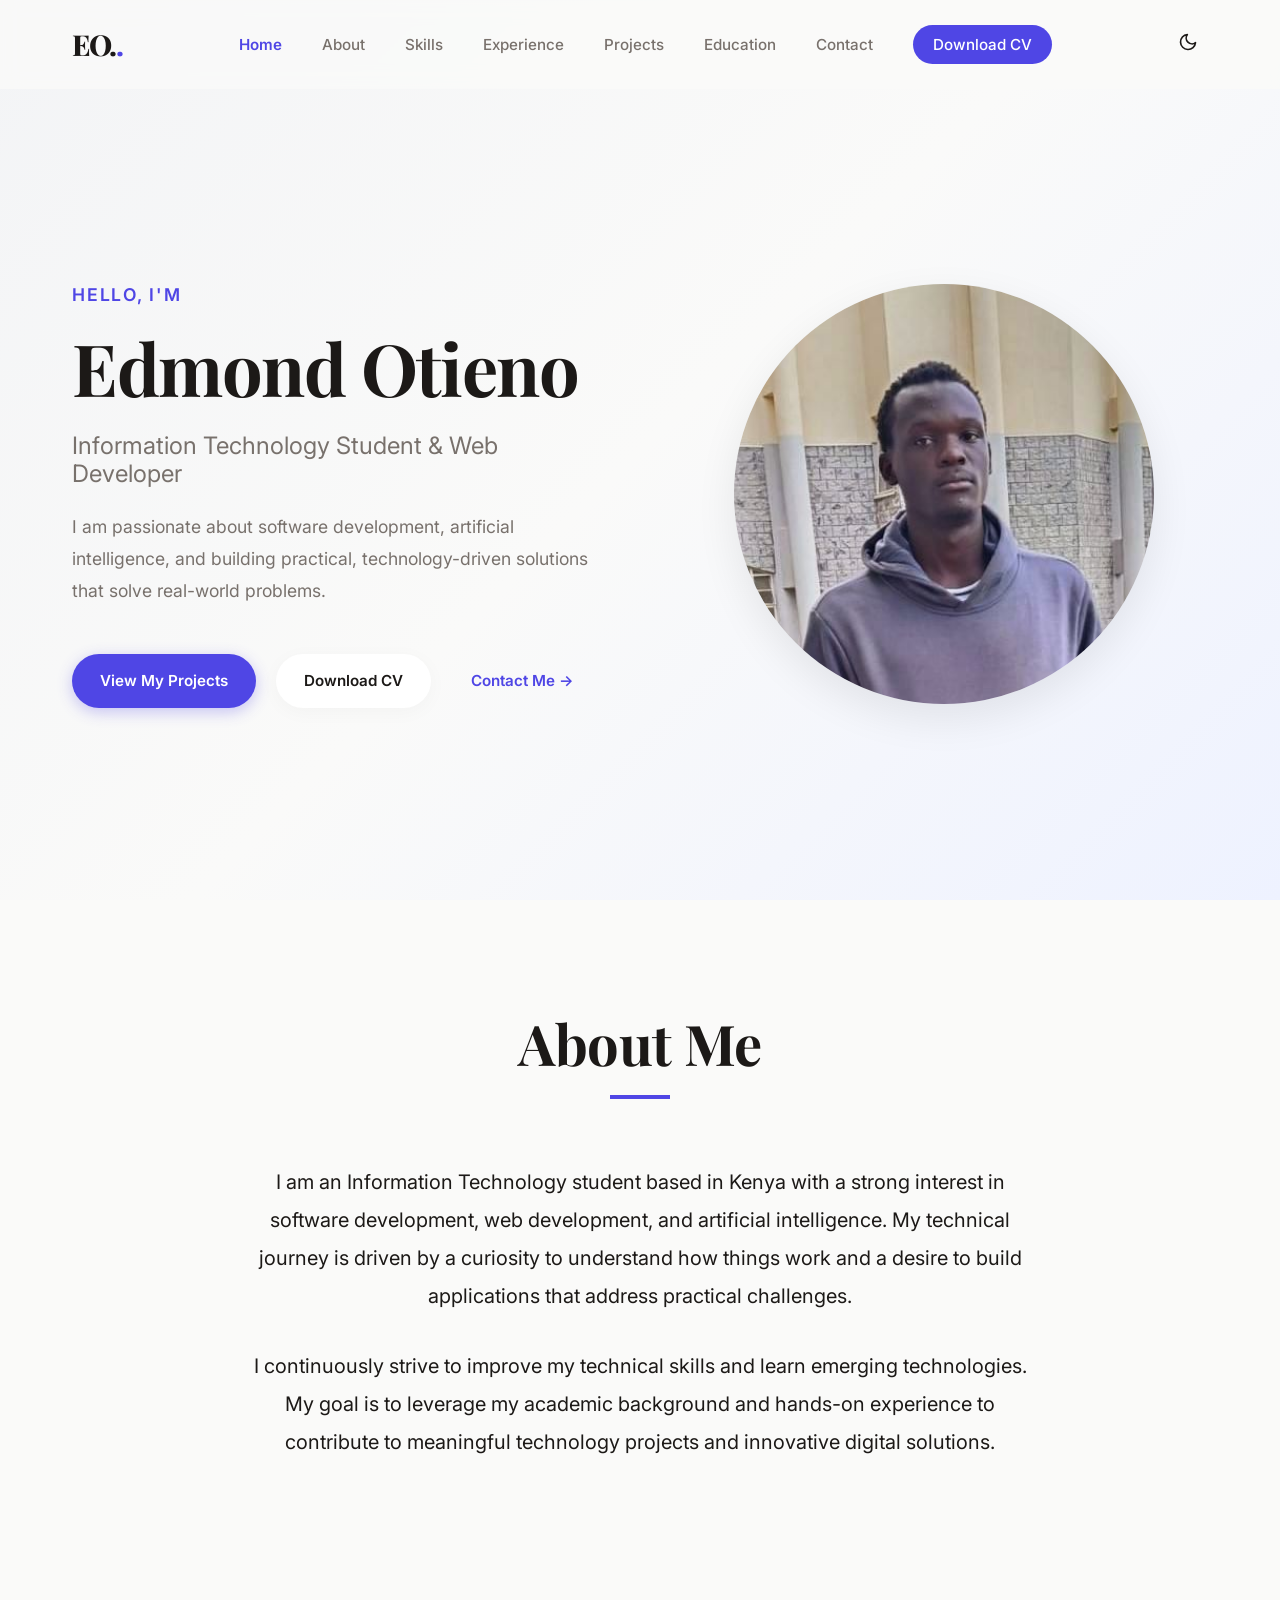
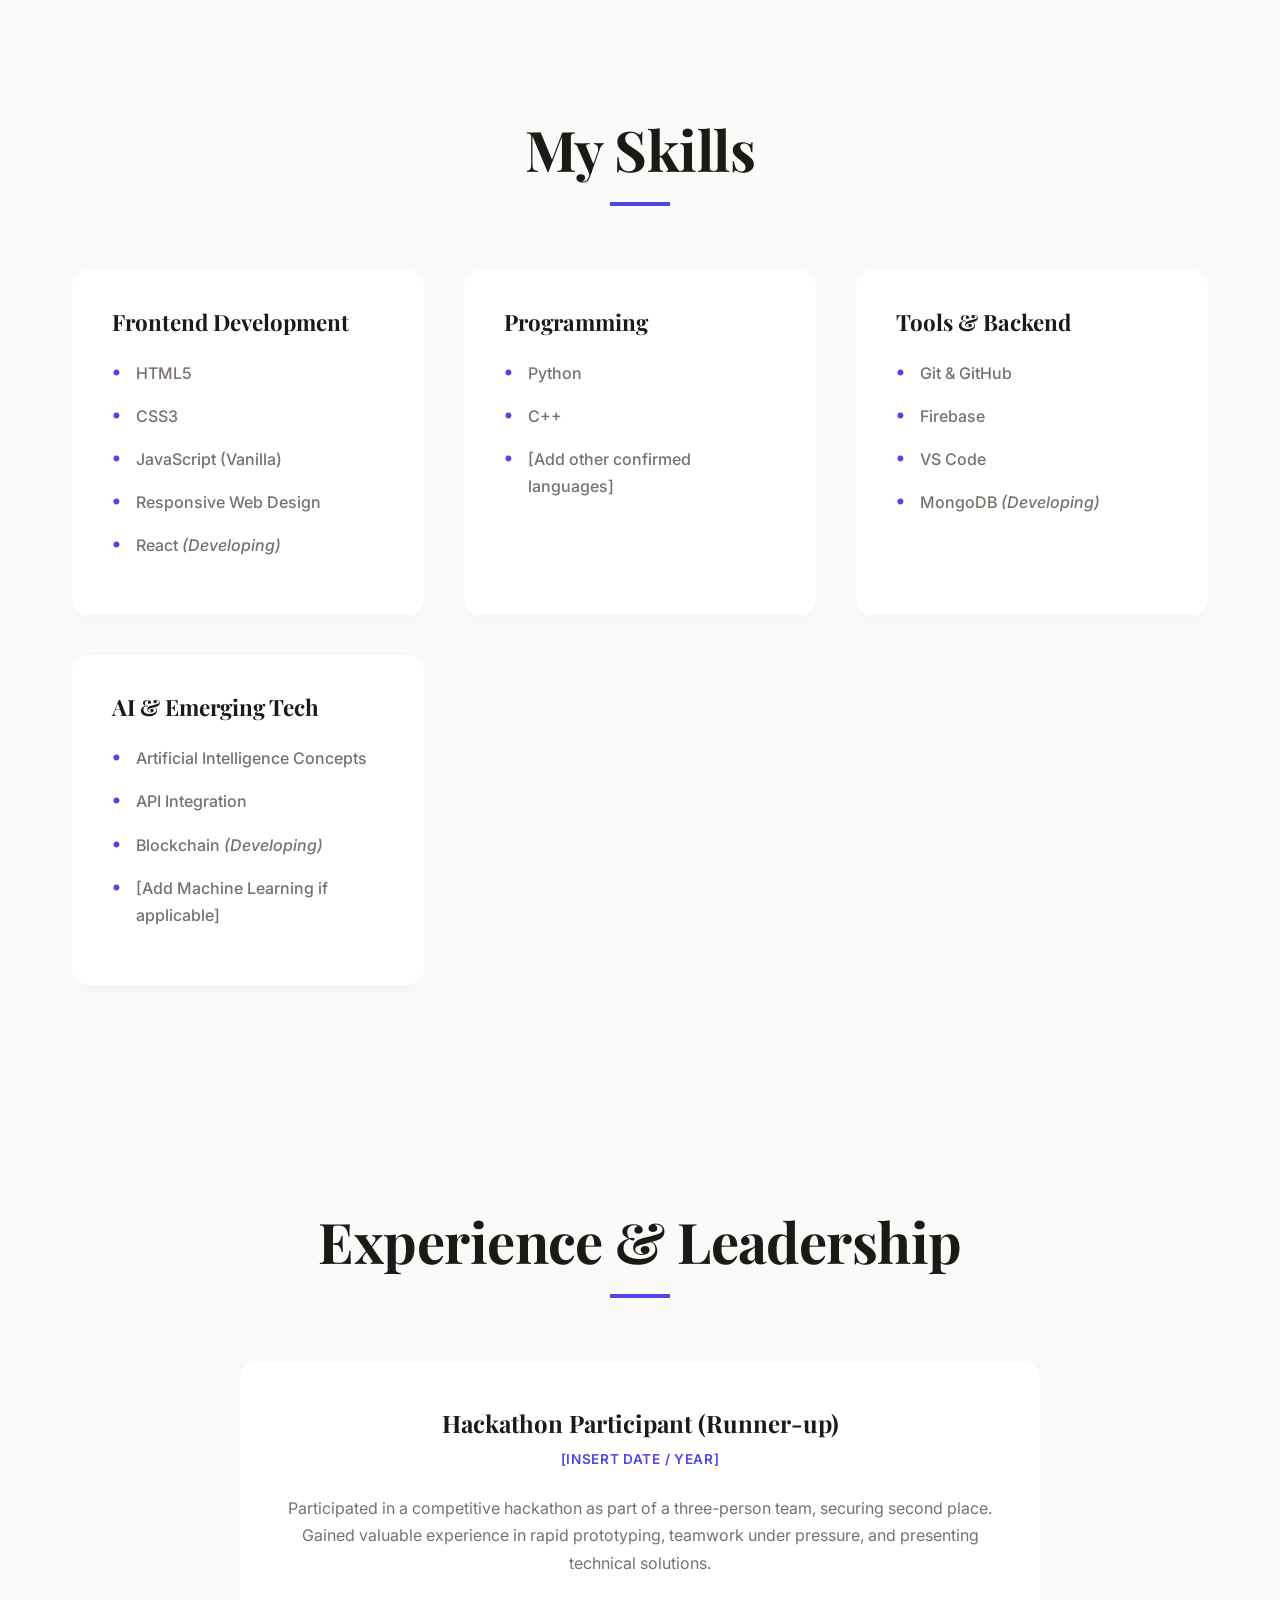
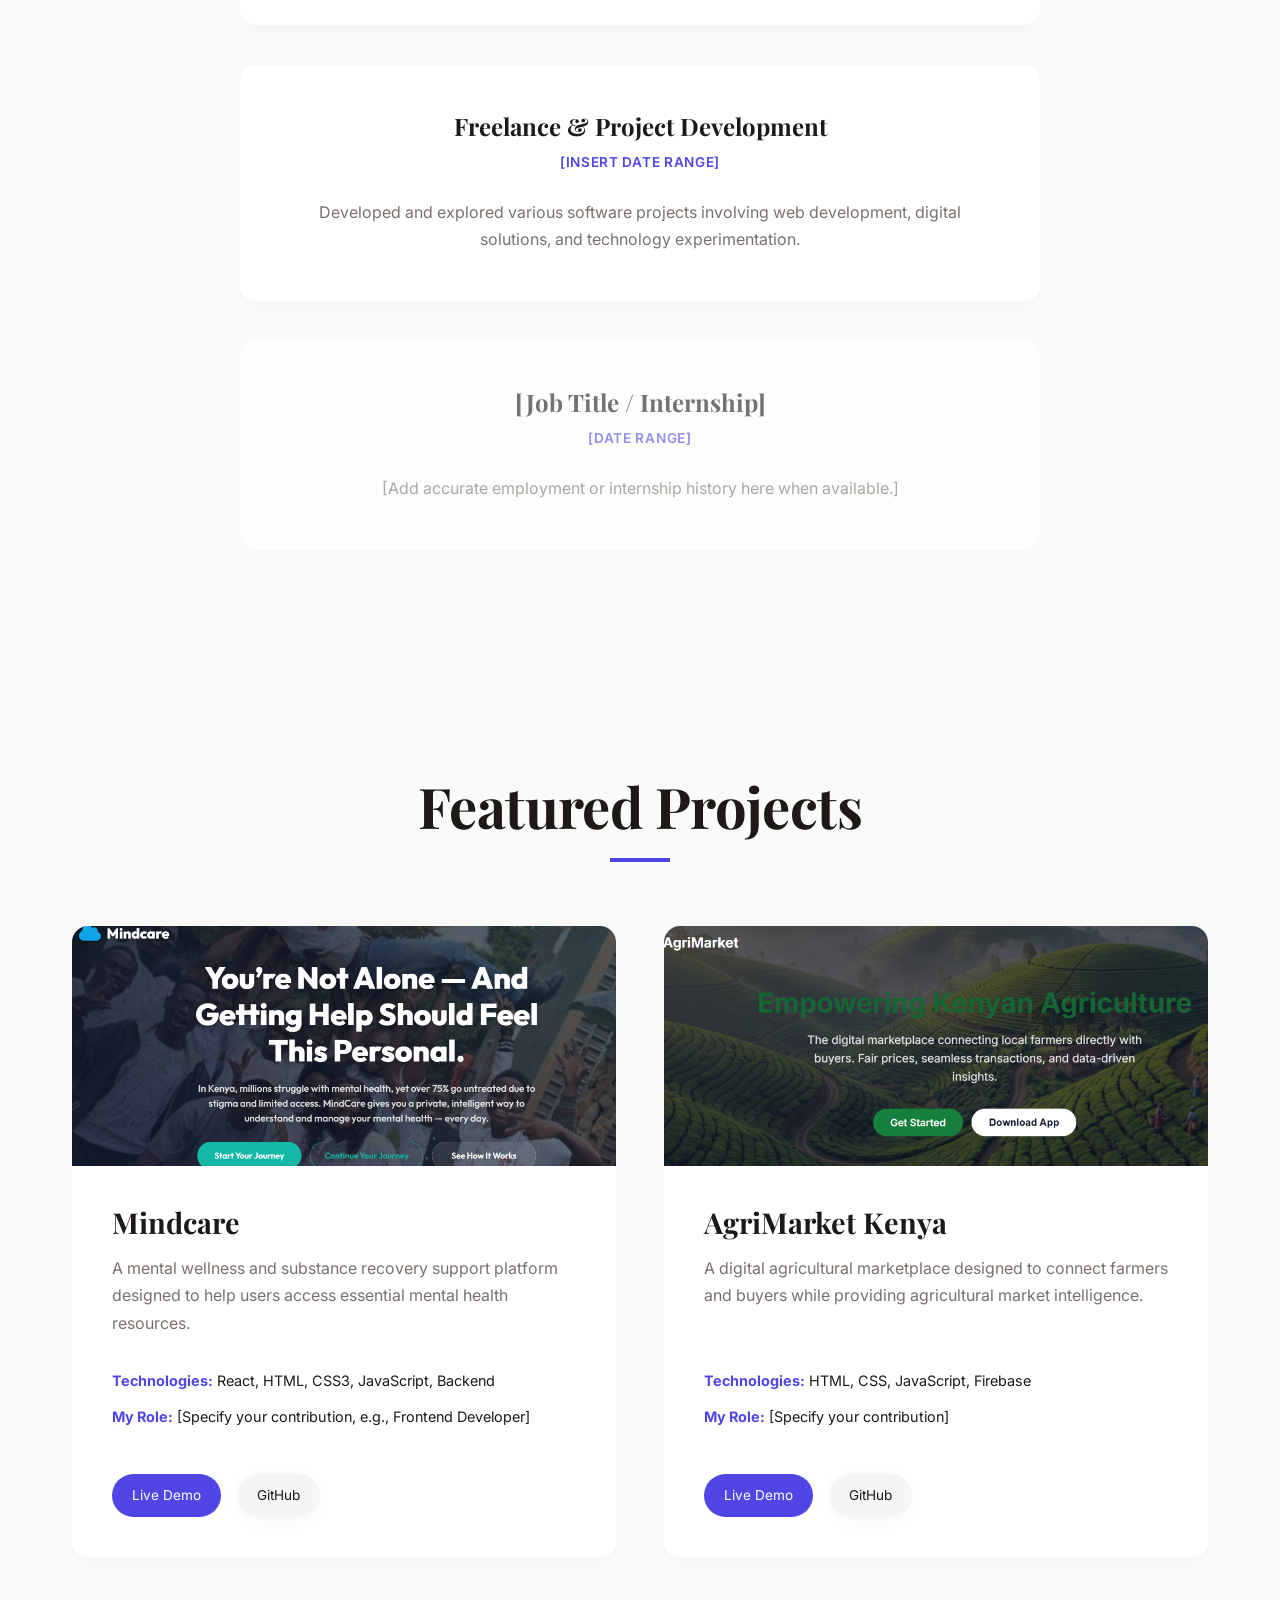
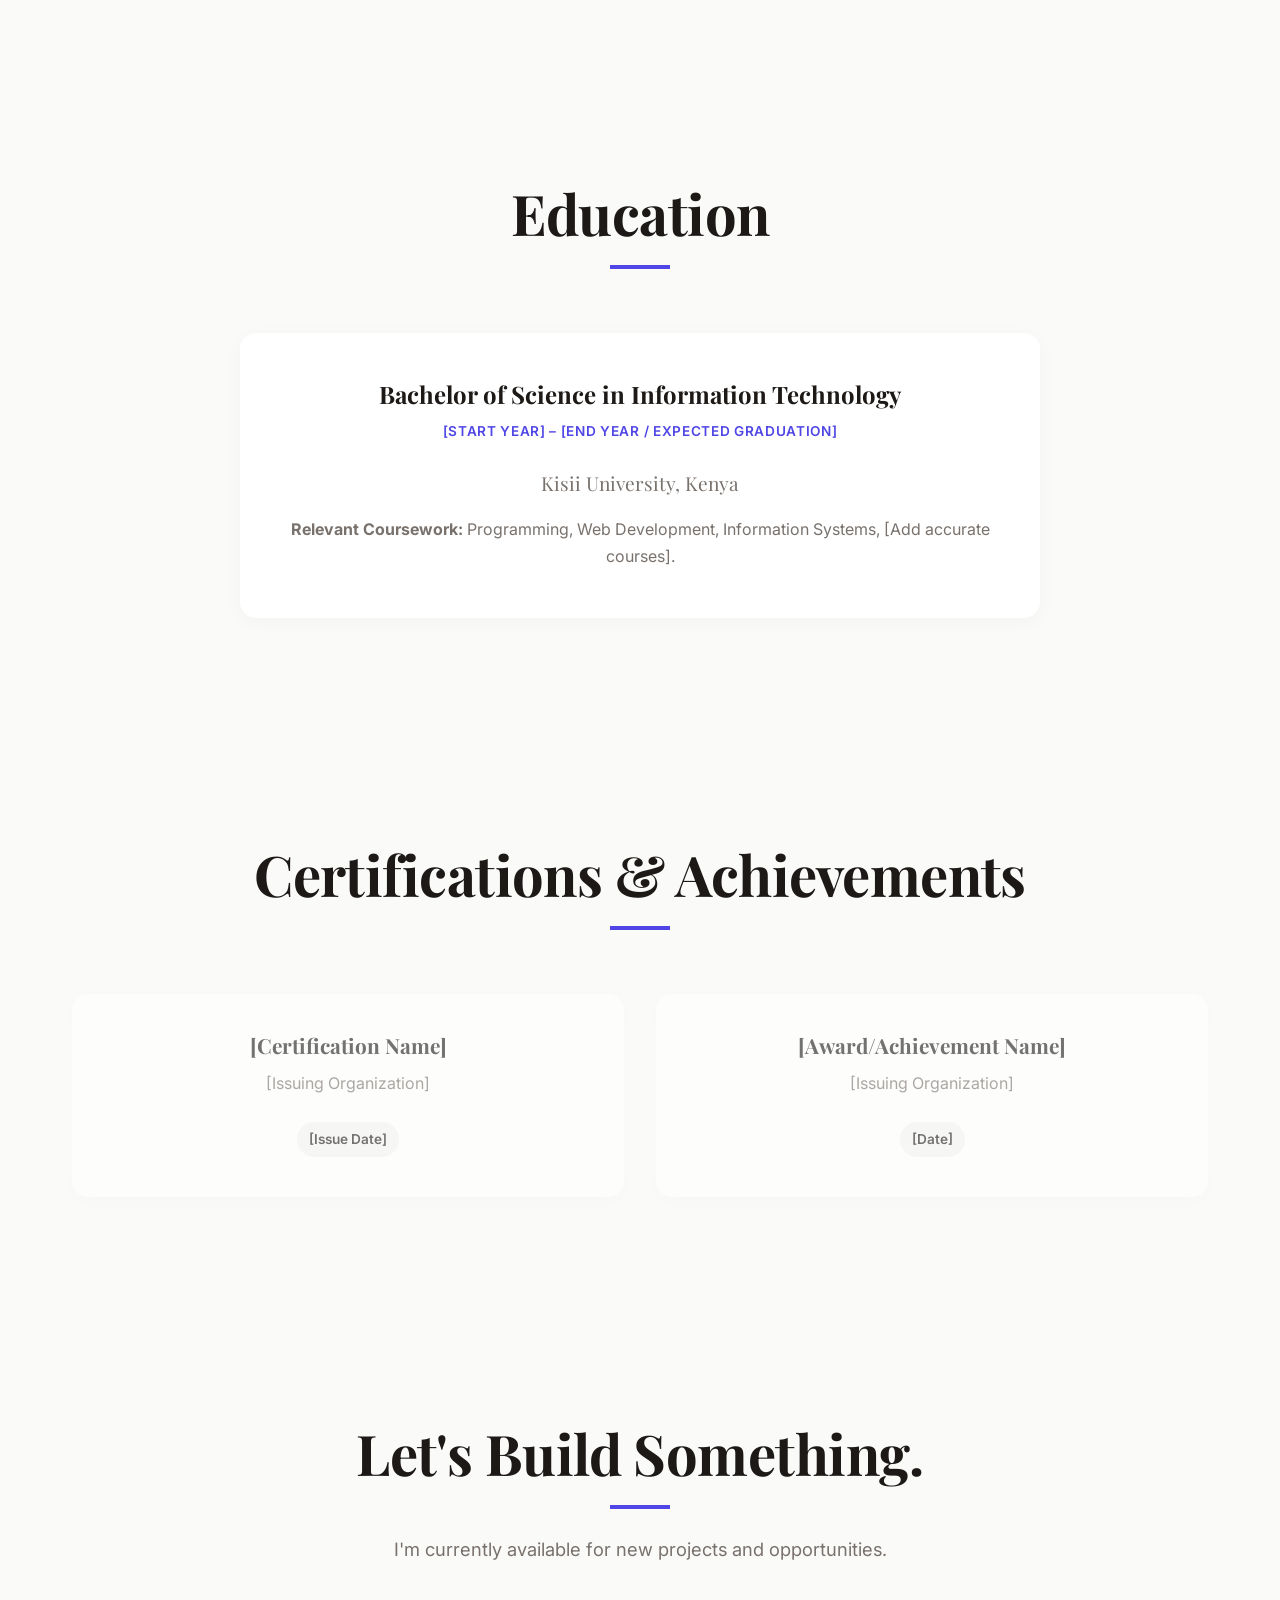
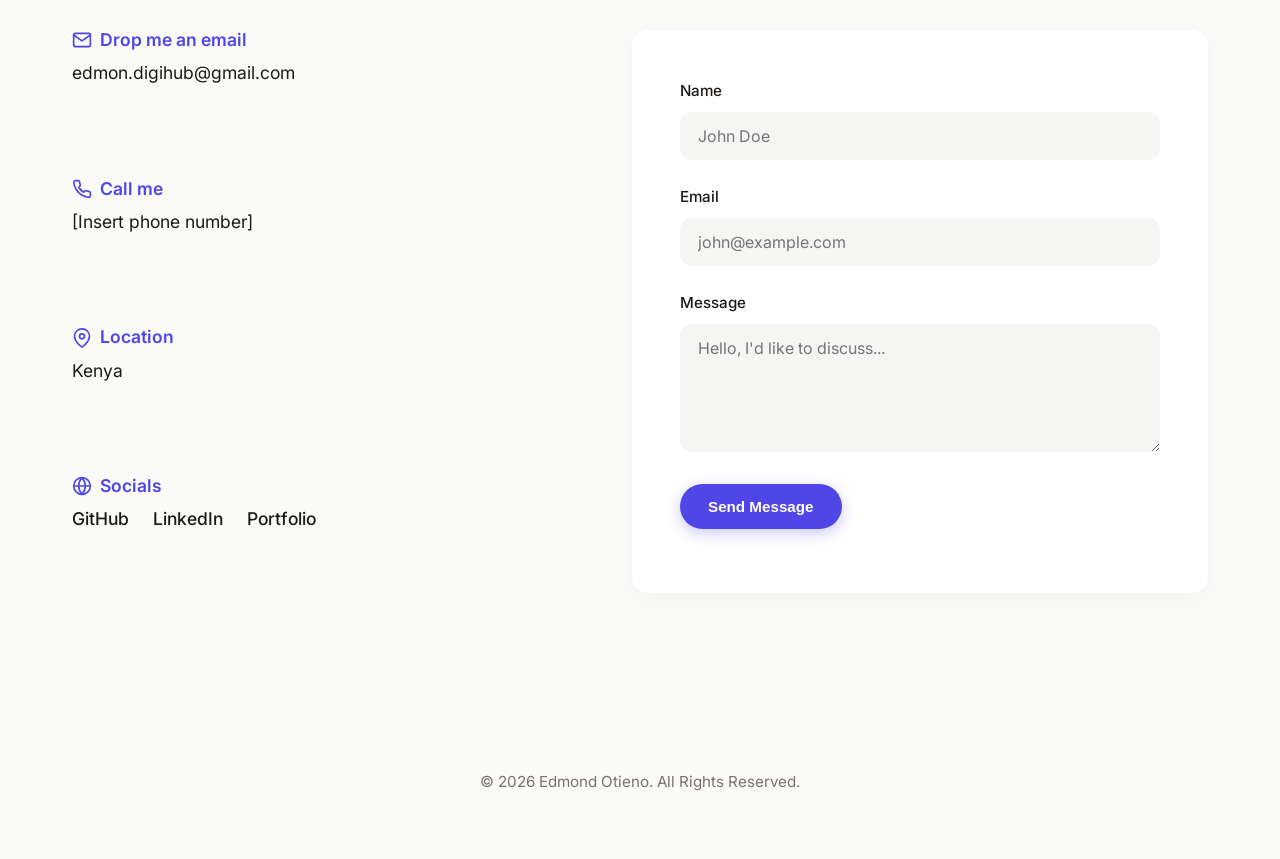
==== index.html @ 1389c968 "Add files via upload" ====
<!DOCTYPE html>
<html lang="en" data-theme="light">

<head>
    <meta charset="UTF-8">
    <meta name="viewport" content="width=device-width, initial-scale=1.0">
    <meta name="description" content="Edmond Otieno - Information Technology Student, Web Developer, and AI Enthusiast.">
    <meta name="author" content="Edmond Otieno">
    <meta name="keywords" content="Edmond Otieno, Software Developer, IT Student, Web Developer, Kenya, AI Enthusiast">

    <!-- Open Graph Metadata -->
    <meta property="og:title" content="Edmond Otieno | Software Developer Portfolio">
    <meta property="og:description" content="Personal CV and Developer Portfolio of Edmond Otieno.">
    <meta property="og:type" content="website">
    
    <!-- Favicon Placeholder -->
    <!-- <link rel="icon" href="images/favicon.ico" type="image/x-icon"> -->

    <title>Edmond Otieno | Web Developer & IT Student</title>

    <!-- CSS -->
    <link rel="stylesheet" href="style.css">
</head>

<body>

    <!-- =========================================
         HEADER / NAVIGATION
    ========================================== -->
    <header>
        <nav>
            <!-- LOGO -->
            <div class="logo">
                <a href="#home">EO.</a>
            </div>

            <!-- DESKTOP NAVIGATION -->
            <ul class="nav-links">
                <li><a href="#home">Home</a></li>
                <li><a href="#about">About</a></li>
                <li><a href="#skills">Skills</a></li>
                <li><a href="#experience">Experience</a></li>
                <li><a href="#projects">Projects</a></li>
                <li><a href="#education">Education</a></li>
                <li><a href="#contact">Contact</a></li>
                <li>
                    <a href="edmon.pdf" class="nav-download-btn" download>Download CV</a>
                </li>
            </ul>

            <!-- THEME TOGGLE & MOBILE MENU -->
            <div class="nav-controls">
                <button id="theme-toggle" class="theme-toggle" aria-label="Toggle dark mode">
                    <span class="theme-icon"><svg width="20" height="20" viewBox="0 0 24 24" fill="none" stroke="currentColor" stroke-width="2" stroke-linecap="round" stroke-linejoin="round"><path d="M21 12.79A9 9 0 1 1 11.21 3 7 7 0 0 0 21 12.79z"></path></svg></span>
                </button>

                <button class="menu-button" aria-label="Toggle navigation" aria-expanded="false">
                    ☰
                </button>
            </div>
        </nav>
    </header>

    <!-- =========================================
         MAIN CONTENT
    ========================================== -->
    <main>

        <!-- =========================================
             HERO SECTION
        ========================================== -->
        <section id="home" class="hero">
            <div class="hero-content">
                <p class="greeting">Hello, I'm</p>
                <h1>Edmond Otieno</h1>
                <h2>Information Technology Student & Web Developer</h2>
                <p class="summary">
                    I am passionate about software development, artificial intelligence, and building practical, technology-driven solutions that solve real-world problems.
                </p>

                <!-- CALL TO ACTION BUTTONS -->
                <div class="hero-buttons">
                    <a href="#projects" class="btn btn-primary">View My Projects</a>
                    <a href="edmon.pdf" class="btn btn-outline" download>Download CV</a>
                    <a href="#contact" class="btn btn-text">Contact Me &rarr;</a>
                </div>
            </div>

            <!-- HERO IMAGE -->
            <div class="hero-image">
                <img src="edmond.jpeg" alt="Professional profile photo of Edmond Otieno" onerror="this.src='https://via.placeholder.com/340x340.png?text=Edmond+Otieno'">
            </div>
        </section>


        <!-- =========================================
             ABOUT SECTION
        ========================================== -->
        <section id="about" class="about">
            <div class="section-header">
                <h2>About Me</h2>
            </div>
            <div class="about-content">
                <p>
                    I am an Information Technology student based in Kenya with a strong interest in software development, web development, and artificial intelligence. My technical journey is driven by a curiosity to understand how things work and a desire to build applications that address practical challenges.
                </p>
                <p>
                    I continuously strive to improve my technical skills and learn emerging technologies. My goal is to leverage my academic background and hands-on experience to contribute to meaningful technology projects and innovative digital solutions.
                </p>
            </div>
        </section>


        <!-- =========================================
             SKILLS SECTION
        ========================================== -->
        <section id="skills" class="skills">
            <div class="section-header">
                <h2>My Skills</h2>
            </div>

            <div class="skills-container">
                <!-- FRONTEND -->
                <div class="skill-card">
                    <h3>Frontend Development</h3>
                    <ul class="skill-list">
                        <li>HTML5</li>
                        <li>CSS3</li>
                        <li>JavaScript (Vanilla)</li>
                        <li>Responsive Web Design</li>
                        <li>React <i>(Developing)</i></li>
                    </ul>
                </div>

                <!-- PROGRAMMING -->
                <div class="skill-card">
                    <h3>Programming</h3>
                    <ul class="skill-list">
                        <li>Python</li>
                        <li>C++</li>
                        <li>[Add other confirmed languages]</li>
                    </ul>
                </div>

                <!-- TOOLS & BACKEND -->
                <div class="skill-card">
                    <h3>Tools & Backend</h3>
                    <ul class="skill-list">
                        <li>Git & GitHub</li>
                        <li>Firebase</li>
                        <li>VS Code</li>
                        <li>MongoDB <i>(Developing)</i></li>
                    </ul>
                </div>

                <!-- AI & EMERGING TECH -->
                <div class="skill-card">
                    <h3>AI & Emerging Tech</h3>
                    <ul class="skill-list">
                        <li>Artificial Intelligence Concepts</li>
                        <li>API Integration</li>
                        <li>Blockchain <i>(Developing)</i></li>
                        <li>[Add Machine Learning if applicable]</li>
                    </ul>
                </div>
            </div>
        </section>


        <!-- =========================================
             EXPERIENCE SECTION
        ========================================== -->
        <section id="experience" class="experience">
            <div class="section-header">
                <h2>Experience & Leadership</h2>
            </div>

            <div class="timeline">
                <!-- EXPERIENCE ITEM 1 -->
                <div class="timeline-item">
                    <div class="timeline-dot"></div>
                    <div class="timeline-content">
                        <h3>Hackathon Participant (Runner-up)</h3>
                        <span class="timeline-date">[Insert Date / Year]</span>
                        <p>
                            Participated in a competitive hackathon as part of a three-person team, securing second place. Gained valuable experience in rapid prototyping, teamwork under pressure, and presenting technical solutions.
                        </p>
                    </div>
                </div>

                <!-- EXPERIENCE ITEM 2 -->
                <div class="timeline-item">
                    <div class="timeline-dot"></div>
                    <div class="timeline-content">
                        <h3>Freelance & Project Development</h3>
                        <span class="timeline-date">[Insert Date Range]</span>
                        <p>
                            Developed and explored various software projects involving web development, digital solutions, and technology experimentation.
                        </p>
                    </div>
                </div>
                
                <!-- PLACEHOLDER FOR FUTURE -->
                <div class="timeline-item placeholder-item">
                    <div class="timeline-dot"></div>
                    <div class="timeline-content">
                        <h3>[Job Title / Internship]</h3>
                        <span class="timeline-date">[Date Range]</span>
                        <p>[Add accurate employment or internship history here when available.]</p>
                    </div>
                </div>
            </div>
        </section>


        <!-- =========================================
             PROJECTS SECTION
        ========================================== -->
        <section id="projects" class="projects">
            <div class="section-header">
                <h2>Featured Projects</h2>
            </div>

            <div class="projects-container">

                <!-- PROJECT 1: MINDCARE -->
                <article class="project-card">
                    <div class="project-image">
                        <img src="images/mindcare.png" alt="Mindcare mental wellness platform screenshot" loading="lazy">
                    </div>
                    <div class="project-info">
                        <h3>Mindcare</h3>
                        <p class="project-desc">
                            A mental wellness and substance recovery support platform designed to help users access essential mental health resources.
                        </p>
                        <p class="project-tech">
                            <strong>Technologies:</strong> React, HTML, CSS3, JavaScript, Backend
                        </p>
                        <p class="project-role">
                            <strong>My Role:</strong> [Specify your contribution, e.g., Frontend Developer]
                        </p>
                        <div class="project-links">
                            <a href="https://mindcareapp.me/" target="_blank" rel="noopener noreferrer" class="btn-small">Live Demo</a>
                            <a href="[Insert GitHub Link]" target="_blank" rel="noopener noreferrer" class="btn-small btn-outline">GitHub</a>
                        </div>
                    </div>
                </article>

                <!-- PROJECT 2: AGRIMARKET -->
                <article class="project-card">
                    <div class="project-image">
                        <img src="images/agrimarket.png" alt="AgriMarket Kenya project screenshot" loading="lazy">
                    </div>
                    <div class="project-info">
                        <h3>AgriMarket Kenya</h3>
                        <p class="project-desc">
                            A digital agricultural marketplace designed to connect farmers and buyers while providing agricultural market intelligence.
                        </p>
                        <p class="project-tech">
                            <strong>Technologies:</strong> HTML, CSS, JavaScript, Firebase
                        </p>
                        <p class="project-role">
                            <strong>My Role:</strong> [Specify your contribution]
                        </p>
                        <div class="project-links">
                            <a href="https://agrimarket-alpha.vercel.app/" target="_blank" rel="noopener noreferrer" class="btn-small">Live Demo</a>
                            <a href="[Insert GitHub Link]" target="_blank" rel="noopener noreferrer" class="btn-small btn-outline">GitHub</a>
                        </div>
                    </div>
                </article>

                <!-- Project 3 removed -->
            </div>
        </section>


        <!-- =========================================
             EDUCATION SECTION
        ========================================== -->
        <section id="education" class="education">
            <div class="section-header">
                <h2>Education</h2>
            </div>

            <div class="timeline">
                <div class="timeline-item">
                    <div class="timeline-dot"></div>
                    <div class="timeline-content">
                        <h3>Bachelor of Science in Information Technology</h3>
                        <span class="timeline-date">[Start Year] – [End Year / Expected Graduation]</span>
                        <p class="institution">Kisii University, Kenya</p>
                        <p class="coursework">
                            <strong>Relevant Coursework:</strong> Programming, Web Development, Information Systems, [Add accurate courses].
                        </p>
                    </div>
                </div>
            </div>
        </section>

        <!-- =========================================
             CERTIFICATIONS & ACHIEVEMENTS
        ========================================== -->
        <section id="certifications" class="certifications">
            <div class="section-header">
                <h2>Certifications & Achievements</h2>
            </div>
            
            <div class="cert-container">
                <div class="cert-item placeholder-item">
                    <h3>[Certification Name]</h3>
                    <p class="cert-issuer">[Issuing Organization]</p>
                    <span class="cert-date">[Issue Date]</span>
                </div>
                 <div class="cert-item placeholder-item">
                    <h3>[Award/Achievement Name]</h3>
                    <p class="cert-issuer">[Issuing Organization]</p>
                    <span class="cert-date">[Date]</span>
                </div>
            </div>
        </section>


        <!-- =========================================
             CONTACT SECTION
        ========================================== -->
        <section id="contact" class="contact">
            <div class="section-header">
                <h2>Let's Build Something.</h2>
                <p>I'm currently available for new projects and opportunities.</p>
            </div>

            <div class="contact-container">
                <!-- CONTACT INFO -->
                <div class="contact-info">
                    <div class="info-card">
                        <h4>
                            <svg width="20" height="20" viewBox="0 0 24 24" fill="none" stroke="currentColor" stroke-width="2" stroke-linecap="round" stroke-linejoin="round"><path d="M4 4h16c1.1 0 2 .9 2 2v12c0 1.1-.9 2-2 2H4c-1.1 0-2-.9-2-2V6c0-1.1.9-2 2-2z"></path><polyline points="22,6 12,13 2,6"></polyline></svg>
                            Drop me an email
                        </h4>
                        <a href="mailto:edmon.digihub@gmail.com" class="contact-link">edmon.digihub@gmail.com</a>
                    </div>
                    <div class="info-card">
                        <h4>
                            <svg width="20" height="20" viewBox="0 0 24 24" fill="none" stroke="currentColor" stroke-width="2" stroke-linecap="round" stroke-linejoin="round"><path d="M22 16.92v3a2 2 0 0 1-2.18 2 19.79 19.79 0 0 1-8.63-3.07 19.5 19.5 0 0 1-6-6 19.79 19.79 0 0 1-3.07-8.67A2 2 0 0 1 4.11 2h3a2 2 0 0 1 2 1.72 12.84 12.84 0 0 0 .7 2.81 2 2 0 0 1-.45 2.11L8.09 9.91a16 16 0 0 0 6 6l1.27-1.27a2 2 0 0 1 2.11-.45 12.84 12.84 0 0 0 2.81.7A2 2 0 0 1 22 16.92z"></path></svg>
                            Call me
                        </h4>
                        <a href="tel:[Insert phone number]" class="contact-link">[Insert phone number]</a>
                    </div>
                    <div class="info-card">
                        <h4>
                            <svg width="20" height="20" viewBox="0 0 24 24" fill="none" stroke="currentColor" stroke-width="2" stroke-linecap="round" stroke-linejoin="round"><path d="M21 10c0 7-9 13-9 13s-9-6-9-13a9 9 0 0 1 18 0z"></path><circle cx="12" cy="10" r="3"></circle></svg>
                            Location
                        </h4>
                        <p class="contact-text">Kenya</p>
                    </div>
                    <div class="info-card">
                        <h4>
                            <svg width="20" height="20" viewBox="0 0 24 24" fill="none" stroke="currentColor" stroke-width="2" stroke-linecap="round" stroke-linejoin="round"><circle cx="12" cy="12" r="10"></circle><line x1="2" y1="12" x2="22" y2="12"></line><path d="M12 2a15.3 15.3 0 0 1 4 10 15.3 15.3 0 0 1-4 10 15.3 15.3 0 0 1-4-10 15.3 15.3 0 0 1 4-10z"></path></svg>
                            Socials
                        </h4>
                        <div class="social-links">
                            <a href="[Insert GitHub URL]" target="_blank" rel="noopener noreferrer">GitHub</a>
                            <a href="[Insert LinkedIn URL]" target="_blank" rel="noopener noreferrer">LinkedIn</a>
                            <a href="[Insert Portfolio URL]" target="_blank" rel="noopener noreferrer">Portfolio</a>
                        </div>
                    </div>
                </div>

                <!-- CONTACT FORM -->
                <div class="contact-form-container">
                    <form id="contact-form" class="contact-form" novalidate>
                        <div class="form-group">
                            <label for="name">Name</label>
                            <input type="text" id="name" name="name" required placeholder="John Doe">
                            <span class="error-msg" id="name-error">Please enter your name.</span>
                        </div>
                        <div class="form-group">
                            <label for="email">Email</label>
                            <input type="email" id="email" name="email" required placeholder="john@example.com">
                            <span class="error-msg" id="email-error">Please enter a valid email address.</span>
                        </div>
                        <div class="form-group">
                            <label for="message">Message</label>
                            <textarea id="message" name="message" rows="5" required placeholder="Hello, I'd like to discuss..."></textarea>
                            <span class="error-msg" id="message-error">Please enter a message.</span>
                        </div>
                        <button type="submit" class="btn btn-primary">Send Message</button>
                        <p id="form-status" class="form-status"></p>
                    </form>
                </div>
            </div>
        </section>

    </main>

    <!-- =========================================
         FOOTER
    ========================================== -->
    <footer>
        <div class="footer-bottom">
            <p id="copyright-year">&copy; 2026 Edmond Otieno. All Rights Reserved.</p>
        </div>
    </footer>

    <!-- JAVASCRIPT -->
    <script src="script.js"></script>

</body>

</html>
---- style.css ----
/* =========================================
   EDMOND OTIENO | NEW PREMIUM LOOK
========================================= */

@import url('https://fonts.googleapis.com/css2?family=Inter:wght@400;500;600&family=Playfair+Display:wght@600;700;800&display=swap');

/* =========================================
   ROOT VARIABLES (THEMING)
========================================= */
:root {
    /* Indigo / Violet Theme Colors */
    --primary: #4F46E5; /* Indigo 600 */
    --primary-dark: #3730A3; /* Indigo 800 */
    --primary-light: #818CF8; /* Indigo 400 */
    --cyan: #F43F5E; /* Rose accent */
    
    /* Light Theme (Default) */
    --background: #FAFAF9; /* Warm off-white */
    --background-grad: linear-gradient(135deg, #F3F4F6 0%, #FAFAF9 50%, #EEF2FF 100%);
    --surface: #FFFFFF;
    --surface-light: #F5F5F4;
    --text: #1C1917; /* Very dark stone */
    --text-muted: #78716C;
    --border: transparent; /* Removing hard borders for a cleaner look */
    --shadow-sm: 0 4px 20px rgba(0,0,0,0.03);
    --shadow-md: 0 8px 30px rgba(0,0,0,0.06);
    --shadow-lg: 0 15px 40px rgba(0,0,0,0.08);

    /* Misc */
    --radius: 16px;
}

[data-theme="dark"] {
    /* Deep rich dark theme */
    --background: #09090B; /* Zinc 950 */
    --background-grad: linear-gradient(135deg, #18181B 0%, #09090B 50%, #1E1B4B 100%);
    --surface: #18181B; /* Zinc 900 */
    --surface-light: #27272A; /* Zinc 800 */
    --text: #FAFAFA;
    --text-muted: #A1A1AA;
    --border: transparent;
    --shadow-sm: 0 4px 20px rgba(0,0,0,0.4);
    --shadow-md: 0 8px 30px rgba(0,0,0,0.6);
    --shadow-lg: 0 15px 40px rgba(0,0,0,0.8);
}

/* =========================================
   RESET & BASE
========================================= */
* {
    margin: 0;
    padding: 0;
    box-sizing: border-box;
}

button:focus {
    outline: none;
}

html {
    scroll-behavior: auto;
    scroll-padding-top: 90px;
}

body {
    font-family: 'Inter', sans-serif;
    background-color: var(--background);
    background-image: var(--background-grad);
    background-attachment: fixed;
    color: var(--text);
    line-height: 1.7;
}

img {
    max-width: 100%;
    display: block;
}

ul {
    list-style: none;
}

a {
    text-decoration: none;
    color: inherit;
}

/* =========================================
   TYPOGRAPHY
========================================= */
h1, h2, h3, h4, h5, h6 {
    font-family: 'Playfair Display', serif; /* Elegant Serif for headings */
    font-weight: 700;
    line-height: 1.15;
    color: var(--text);
}

.section-header {
    margin-bottom: 4rem;
    text-align: center;
}

.section-header h2 {
    font-size: clamp(2.5rem, 5vw, 3.5rem);
    letter-spacing: -0.01em;
}

.section-header h2::after {
    content: "";
    display: block;
    width: 60px;
    height: 4px;
    background: var(--primary);
    margin: 20px auto 0;
}

.section-header p {
    color: var(--text-muted);
    margin-top: 1.5rem;
    font-size: 1.15rem;
    line-height: 1.8;
}

/* =========================================
   BUTTONS
========================================= */
.btn {
    display: inline-flex;
    align-items: center;
    justify-content: center;
    padding: 14px 28px;
    border-radius: 999px; /* Pill shaped buttons */
    font-weight: 600;
    font-size: 0.95rem;
    cursor: pointer;
    border: none;
}

.btn-primary {
    background-color: var(--primary);
    color: #FFFFFF;
    box-shadow: 0 4px 15px rgba(79, 70, 229, 0.3);
}

.btn-outline {
    background-color: var(--surface);
    color: var(--text);
    box-shadow: var(--shadow-sm);
}

.btn-text {
    background-color: transparent;
    color: var(--primary);
    padding: 14px 20px;
}

.btn-small {
    padding: 10px 20px;
    font-size: 0.85rem;
    border-radius: 999px;
    background-color: var(--primary);
    color: #FFFFFF;
}

.btn-small.btn-outline {
    background-color: var(--surface-light);
    color: var(--text);
}

/* =========================================
   HEADER & NAVIGATION
========================================= */
header {
    position: sticky;
    top: 0;
    z-index: 1000;
    background-color: rgba(250, 250, 249, 0.9);
    backdrop-filter: blur(10px);
}

[data-theme="dark"] header {
    background-color: rgba(9, 9, 11, 0.9);
}

nav {
    max-width: 1200px;
    margin: 0 auto;
    padding: 1.25rem 2rem;
    display: flex;
    justify-content: space-between;
    align-items: center;
}

.logo a {
    font-family: 'Playfair Display', serif;
    font-size: 1.8rem;
    font-weight: 800;
    letter-spacing: -0.05em;
    color: var(--text);
}

.logo a::after {
    content: ".";
    color: var(--primary);
}

.nav-links {
    display: flex;
    align-items: center;
    gap: 2.5rem;
}

.nav-links a {
    font-size: 0.95rem;
    font-weight: 500;
    color: var(--text-muted);
}

.nav-links a.active {
    color: var(--primary);
    font-weight: 600;
}

.nav-download-btn {
    padding: 10px 20px;
    background-color: var(--primary);
    border-radius: 999px;
    color: #FFF !important;
}

.nav-controls {
    display: flex;
    align-items: center;
    gap: 1.5rem;
}

.theme-toggle {
    background: transparent;
    border: none;
    font-size: 1.25rem;
    cursor: pointer;
    color: var(--text);
    display: flex;
    align-items: center;
    justify-content: center;
    width: 40px;
    height: 40px;
}

.menu-button {
    display: none;
    background: transparent;
    border: none;
    color: var(--text);
    font-size: 1.5rem;
    cursor: pointer;
}

/* =========================================
   LAYOUT SECTIONS
========================================= */
section {
    max-width: 1200px;
    margin: 0 auto;
    padding: 7rem 2rem;
}

/* =========================================
   HERO SECTION
========================================= */
.hero {
    display: flex;
    align-items: center;
    justify-content: space-between;
    gap: 5rem;
    min-height: calc(100vh - 90px);
}

.hero-content {
    flex: 1;
    max-width: 600px;
}

.greeting {
    font-size: 1.1rem;
    font-weight: 600;
    color: var(--primary);
    margin-bottom: 1rem;
    letter-spacing: 0.1em;
    text-transform: uppercase;
}

.hero-content h1 {
    font-size: clamp(3rem, 6vw, 4.5rem);
    letter-spacing: -0.02em;
    margin-bottom: 1.5rem;
}

.hero-content h2 {
    font-family: 'Inter', sans-serif;
    font-size: clamp(1.2rem, 2.5vw, 1.5rem);
    font-weight: 400;
    color: var(--text-muted);
    margin-bottom: 1.5rem;
}

.hero-content .summary {
    font-size: 1.1rem;
    color: var(--text-muted);
    margin-bottom: 3rem;
    line-height: 1.8;
}

.hero-buttons {
    display: flex;
    flex-wrap: wrap;
    gap: 1.25rem;
    align-items: center;
}

.hero-image {
    flex: 1;
    display: flex;
    justify-content: center;
    align-items: center;
}

.hero-image img {
    width: 100%;
    max-width: 420px;
    aspect-ratio: 1;
    object-fit: cover;
    border-radius: 999px; /* Perfect circle for the portrait */
    box-shadow: var(--shadow-lg);
}

/* =========================================
   ABOUT SECTION
========================================= */
.about-content {
    max-width: 800px;
    margin: 0 auto;
    text-align: center;
    font-size: 1.25rem;
    color: var(--text);
    line-height: 1.9;
}

.about-content p {
    margin-bottom: 2rem;
}

/* =========================================
   SKILLS SECTION
========================================= */
.skills-container {
    display: grid;
    grid-template-columns: repeat(auto-fit, minmax(260px, 1fr));
    gap: 2.5rem;
}

.skill-card {
    background-color: var(--surface);
    padding: 2.5rem;
    border-radius: var(--radius);
    box-shadow: var(--shadow-sm);
}

.skill-card h3 {
    font-size: 1.4rem;
    margin-bottom: 1.5rem;
}

.skill-list li {
    color: var(--text-muted);
    margin-bottom: 1rem;
    padding-left: 1.5rem;
    position: relative;
    font-weight: 500;
}

.skill-list li::before {
    content: "•";
    position: absolute;
    left: 0;
    color: var(--primary);
    font-weight: bold;
    font-size: 1.2rem;
    line-height: 1.2;
}

/* =========================================
   EXPERIENCE & EDUCATION CARDS
========================================= */
.timeline {
    display: grid;
    grid-template-columns: 1fr;
    gap: 2.5rem;
    max-width: 800px;
    margin: 0 auto;
}

.timeline-item {
    background-color: var(--surface);
    padding: 3rem;
    border-radius: var(--radius);
    box-shadow: var(--shadow-sm);
    text-align: center;
}

.timeline-dot {
    display: none;
}

.timeline-content h3 {
    font-size: 1.5rem;
    margin-bottom: 0.5rem;
}

.timeline-date {
    display: inline-block;
    font-size: 0.85rem;
    font-weight: 600;
    color: var(--primary);
    margin-bottom: 1.5rem;
    text-transform: uppercase;
    letter-spacing: 0.05em;
}

.timeline-content p {
    color: var(--text-muted);
}

.institution {
    font-family: 'Playfair Display', serif;
    font-size: 1.2rem;
    color: var(--text);
    margin-bottom: 1rem;
}

.placeholder-item {
    opacity: 0.6;
}

/* =========================================
   PROJECTS SECTION
========================================= */
.projects-container {
    display: grid;
    grid-template-columns: repeat(auto-fit, minmax(340px, 1fr));
    gap: 3rem;
}

.project-card {
    background-color: var(--surface);
    border-radius: var(--radius);
    overflow: hidden;
    display: flex;
    flex-direction: column;
    box-shadow: var(--shadow-sm);
}

.project-image {
    width: 100%;
    height: 240px;
    background-color: var(--surface-light);
}

.project-image img {
    width: 100%;
    height: 100%;
    object-fit: cover;
}

.project-info {
    padding: 2.5rem;
    flex: 1;
    display: flex;
    flex-direction: column;
}

.project-info h3 {
    font-size: 1.8rem;
    margin-bottom: 1rem;
}

.project-desc {
    color: var(--text-muted);
    margin-bottom: 2rem;
    flex: 1;
    line-height: 1.7;
}

.project-tech, .project-role {
    font-size: 0.9rem;
    color: var(--text);
    margin-bottom: 0.75rem;
}

.project-tech strong, .project-role strong {
    color: var(--primary);
}

.project-links {
    margin-top: 2rem;
    display: flex;
    gap: 1rem;
}

/* =========================================
   CERTIFICATIONS
========================================= */
.cert-container {
    display: grid;
    grid-template-columns: repeat(auto-fit, minmax(300px, 1fr));
    gap: 2rem;
}

.cert-item {
    background-color: var(--surface);
    padding: 2.5rem;
    border-radius: var(--radius);
    box-shadow: var(--shadow-sm);
    text-align: center;
}

.cert-item h3 {
    font-size: 1.3rem;
    margin-bottom: 0.75rem;
}

.cert-issuer {
    color: var(--text-muted);
    font-size: 1rem;
    margin-bottom: 1.5rem;
}

.cert-date {
    display: inline-block;
    padding: 6px 12px;
    background-color: var(--surface-light);
    border-radius: 999px;
    font-size: 0.85rem;
    color: var(--text);
    font-weight: 600;
}

/* =========================================
   CONTACT SECTION
========================================= */
.contact-container {
    display: grid;
    grid-template-columns: 1fr 1.2fr;
    gap: 5rem;
}

.contact-info {
    display: grid;
    grid-template-columns: 1fr;
    gap: 2rem;
}

.info-card {
    background-color: transparent;
    padding: 0;
}

.info-card h4 {
    color: var(--primary);
    margin-bottom: 0.5rem;
    font-size: 1.1rem;
    font-family: 'Inter', sans-serif;
    font-weight: 600;
    display: flex;
    align-items: center;
    gap: 0.5rem;
}

.info-card p, .info-card a {
    color: var(--text);
    font-size: 1.1rem;
}

.social-links {
    display: flex;
    gap: 1.5rem;
    flex-wrap: wrap;
    margin-top: 0.5rem;
}

.social-links a {
    font-weight: 500;
}

.contact-form {
    background-color: var(--surface);
    padding: 3rem;
    border-radius: var(--radius);
    box-shadow: var(--shadow-sm);
}

.form-group {
    margin-bottom: 1.5rem;
}

.form-group label {
    display: block;
    margin-bottom: 0.5rem;
    font-weight: 500;
    font-size: 0.95rem;
}

.form-group input,
.form-group textarea {
    width: 100%;
    padding: 14px 18px;
    background-color: var(--surface-light);
    border: none;
    border-radius: 12px;
    color: var(--text);
    font-family: inherit;
    font-size: 1rem;
}

.error-msg {
    display: none;
    color: #ef4444;
    font-size: 0.85rem;
    margin-top: 0.5rem;
}

.form-status {
    margin-top: 1rem;
    font-weight: 500;
    font-size: 0.95rem;
}

/* =========================================
   FOOTER
========================================= */
footer {
    background-color: transparent;
    padding: 4rem 2rem;
}

.footer-bottom {
    max-width: 1200px;
    margin: 0 auto;
    text-align: center;
    color: var(--text-muted);
    font-size: 0.95rem;
}

/* =========================================
   RESPONSIVE DESIGN
========================================= */
@media (max-width: 1024px) {
    .hero {
        gap: 3rem;
    }
    .contact-container {
        grid-template-columns: 1fr;
        gap: 4rem;
    }
}

@media (max-width: 768px) {
    .menu-button {
        display: block;
    }
    
    .nav-links {
        position: fixed;
        top: 73px;
        left: 0;
        width: 100%;
        background-color: var(--surface);
        flex-direction: column;
        align-items: center;
        padding: 3rem 2rem;
        gap: 2rem;
        box-shadow: var(--shadow-md);
        display: none;
        z-index: 999;
    }

    .nav-links.active {
        display: flex;
    }

    .hero {
        flex-direction: column-reverse;
        text-align: center;
        padding-top: 2rem;
    }

    .hero-content {
        max-width: 100%;
    }

    .hero-buttons {
        justify-content: center;
    }
    
    .contact-info {
        text-align: center;
    }
    
    .social-links {
        justify-content: center;
    }
}

@media (max-width: 480px) {
    section {
        padding: 4rem 1.5rem;
    }
    
    .hero-image img {
        max-width: 260px;
    }
    
    .timeline-item, .project-info, .contact-form, .skill-card, .cert-item {
        padding: 1.5rem;
    }

    /* Force all grids to a single column on very small phones to prevent horizontal scrolling */
    .projects-container, 
    .skills-container, 
    .cert-container, 
    .contact-container {
        grid-template-columns: 1fr;
    }
}
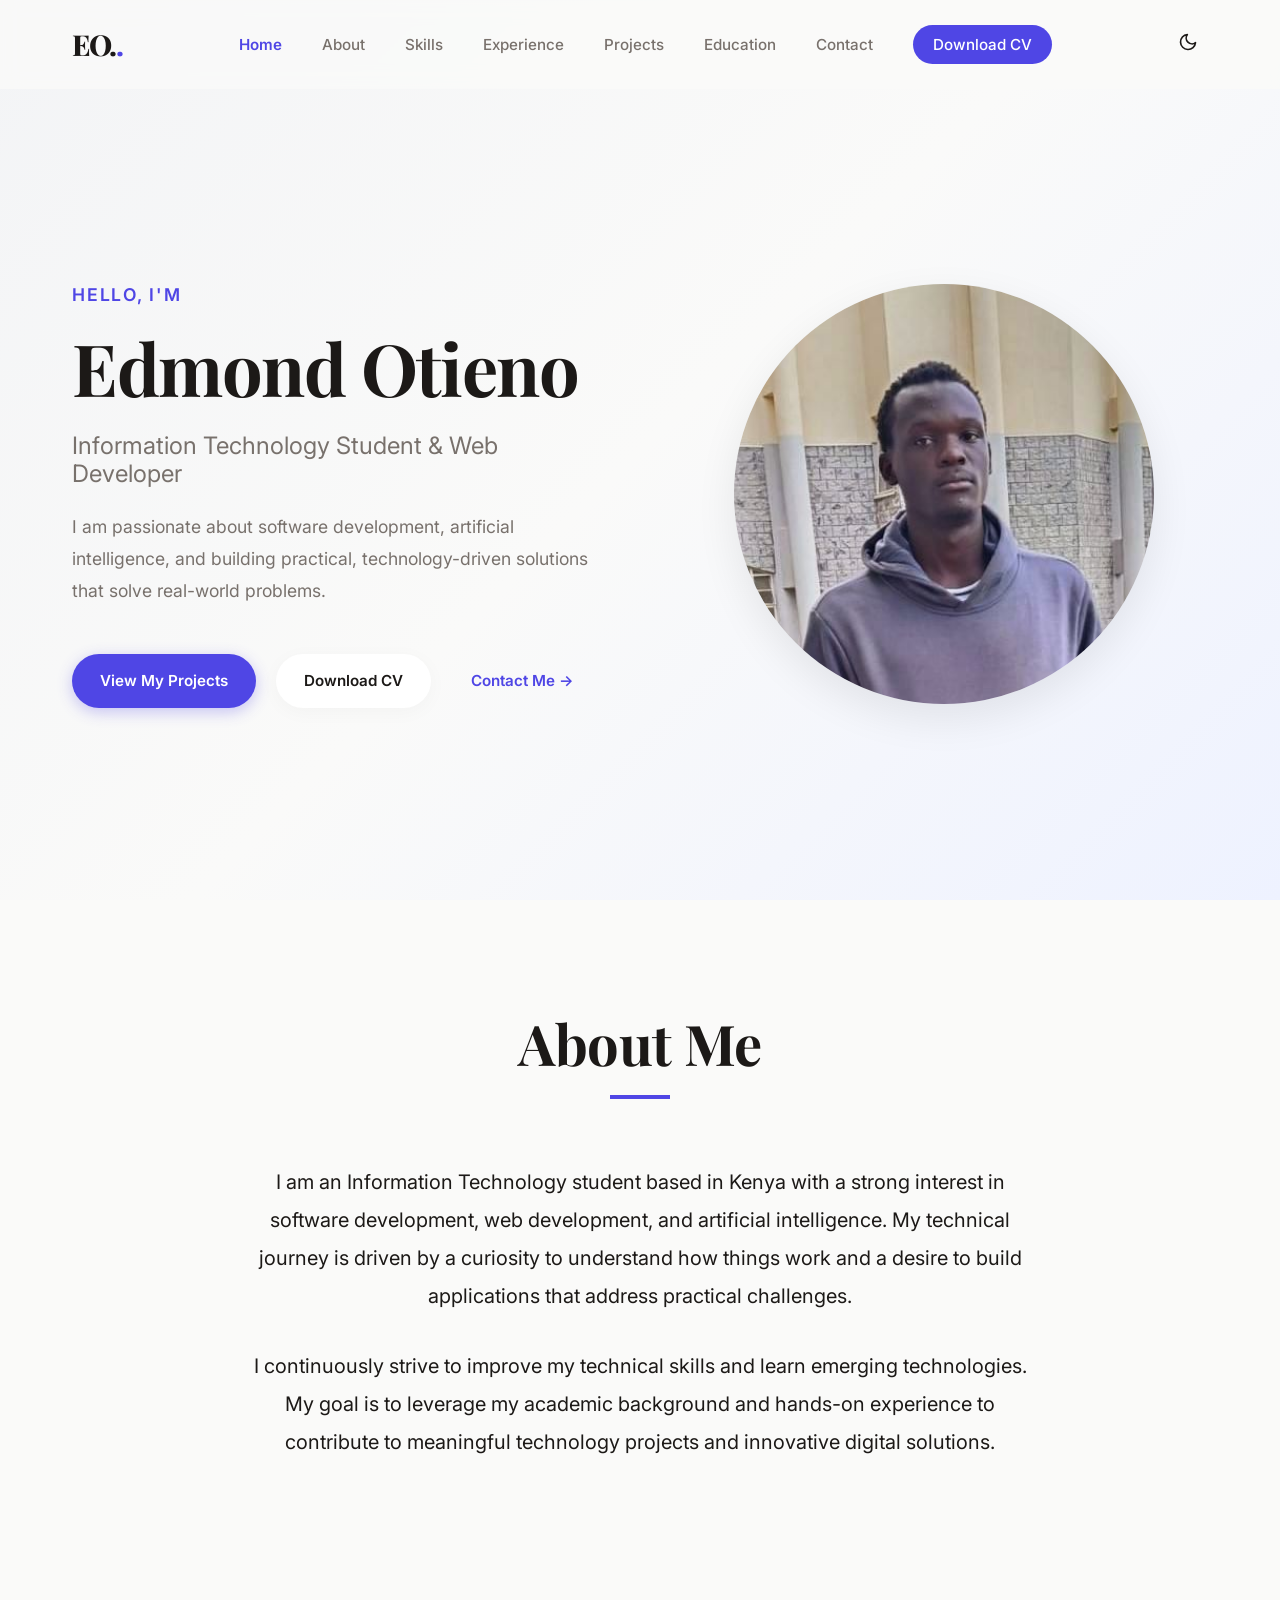
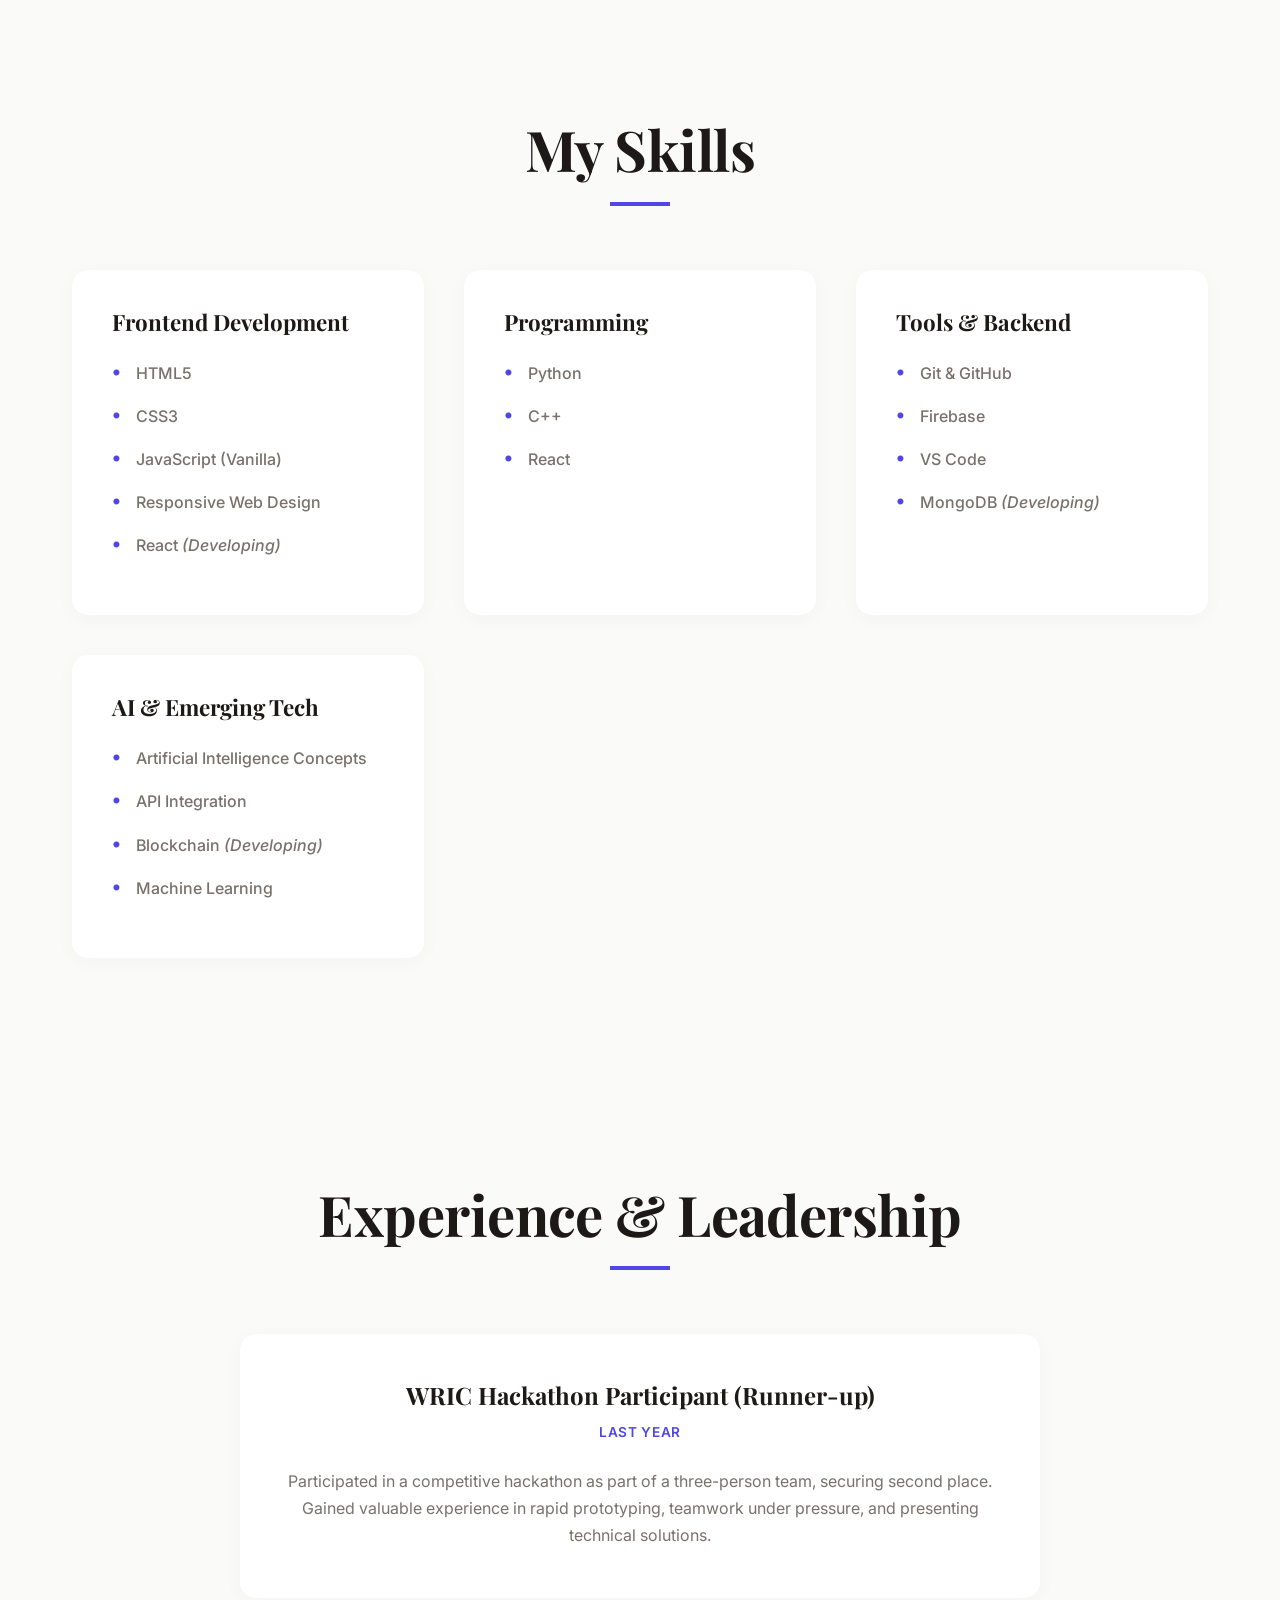
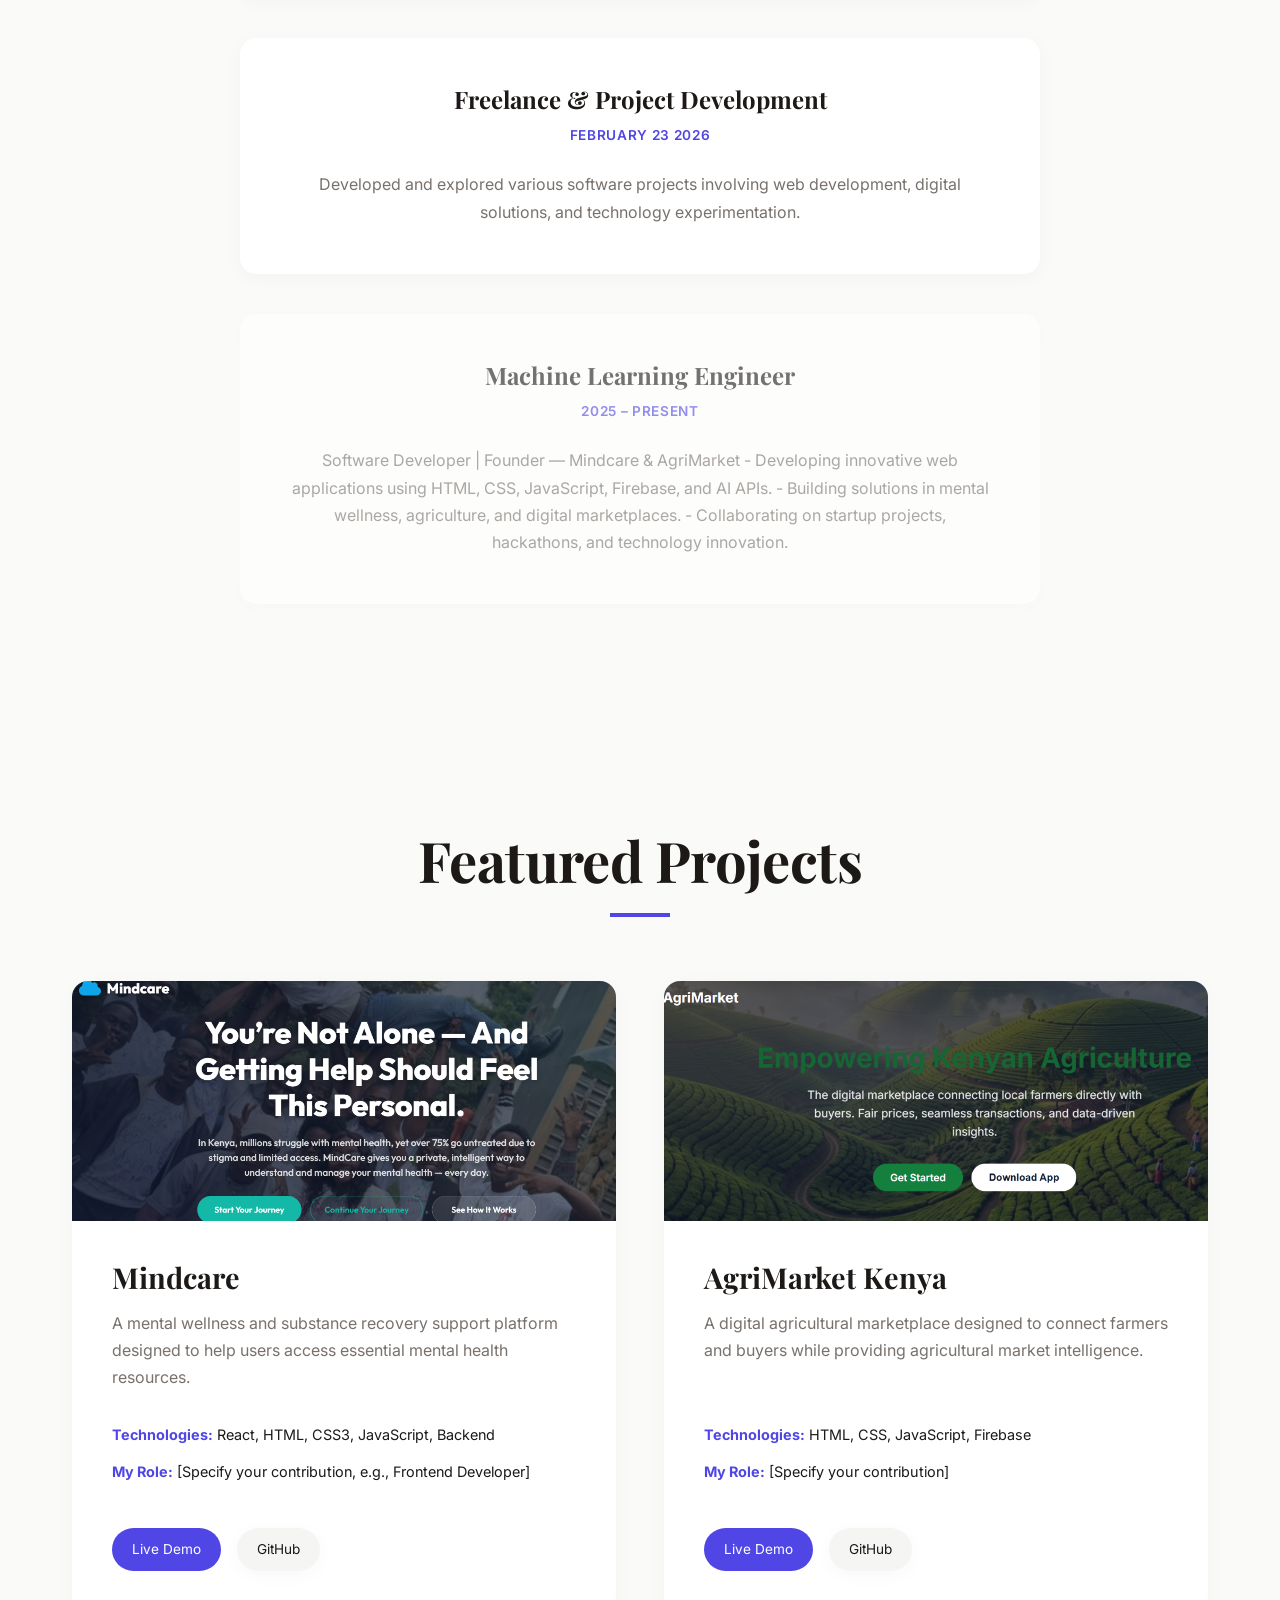
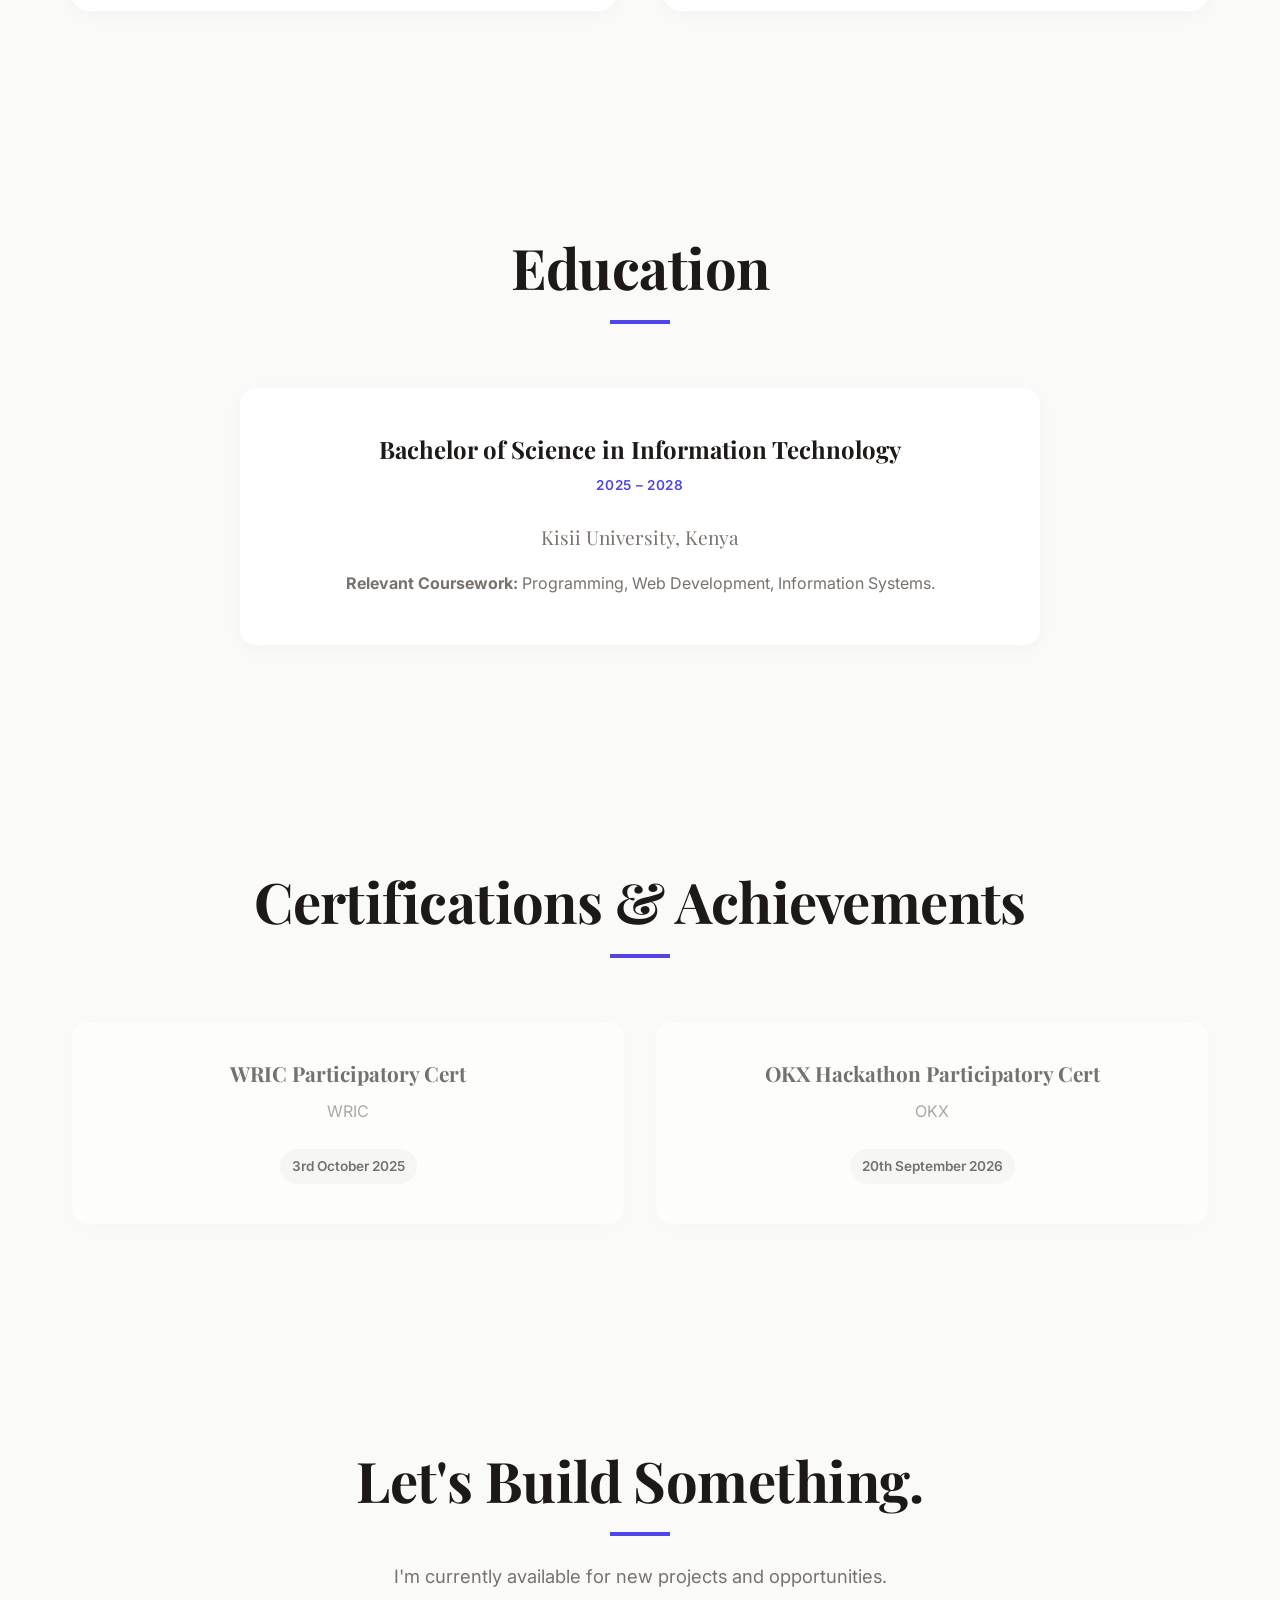
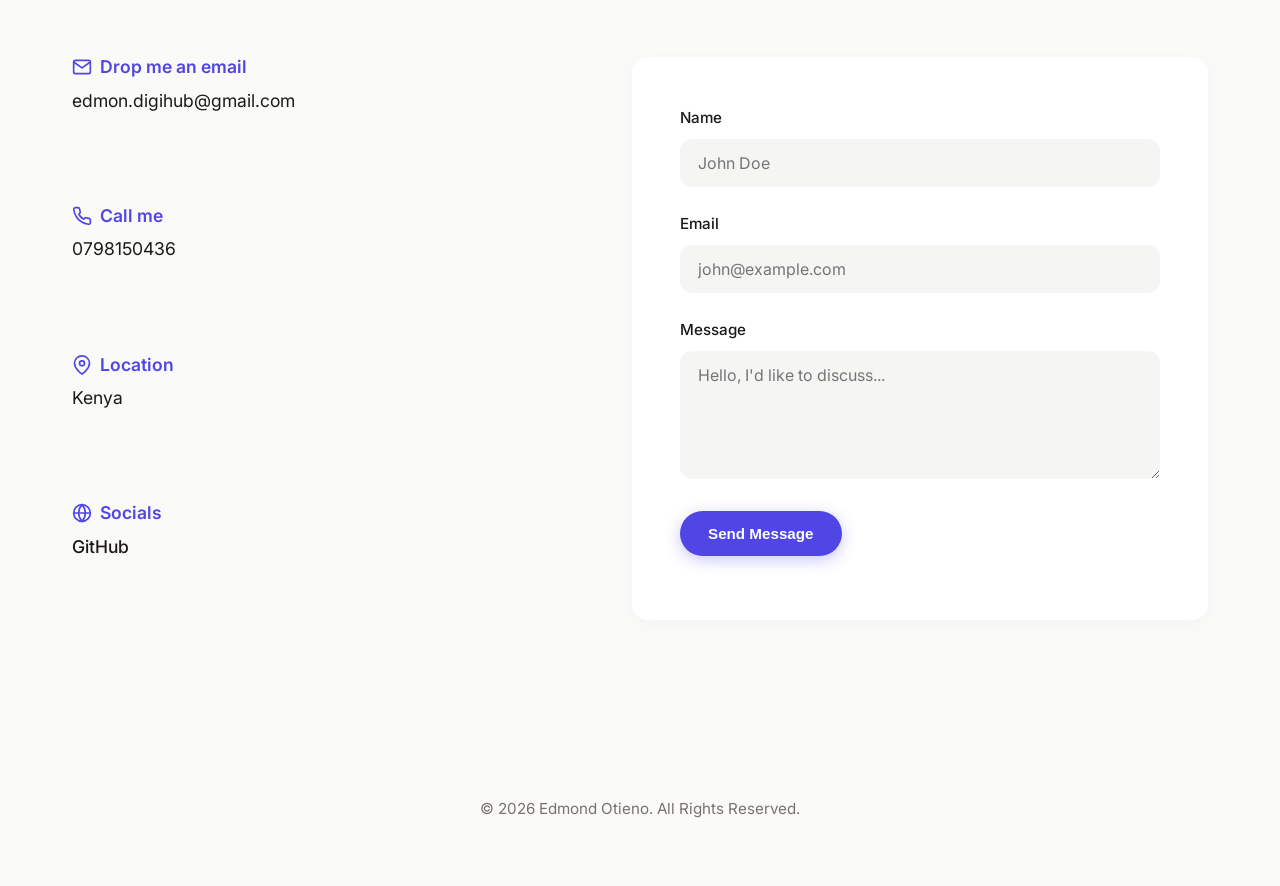
==== commit fabbdd55: "Update index.html" ====
--- a/index.html
+++ b/index.html
@@ -138,7 +138,7 @@
                     <ul class="skill-list">
                         <li>Python</li>
                         <li>C++</li>
-                        <li>[Add other confirmed languages]</li>
+                        <li>React</li>
                     </ul>
                 </div>
 
@@ -160,7 +160,7 @@
                         <li>Artificial Intelligence Concepts</li>
                         <li>API Integration</li>
                         <li>Blockchain <i>(Developing)</i></li>
-                        <li>[Add Machine Learning if applicable]</li>
+                        <li>Machine Learning </li>
                     </ul>
                 </div>
             </div>
@@ -180,8 +180,8 @@
                 <div class="timeline-item">
                     <div class="timeline-dot"></div>
                     <div class="timeline-content">
-                        <h3>Hackathon Participant (Runner-up)</h3>
-                        <span class="timeline-date">[Insert Date / Year]</span>
+                        <h3>WRIC Hackathon Participant (Runner-up)</h3>
+                        <span class="timeline-date">Last year</span>
                         <p>
                             Participated in a competitive hackathon as part of a three-person team, securing second place. Gained valuable experience in rapid prototyping, teamwork under pressure, and presenting technical solutions.
                         </p>
@@ -193,7 +193,7 @@
                     <div class="timeline-dot"></div>
                     <div class="timeline-content">
                         <h3>Freelance & Project Development</h3>
-                        <span class="timeline-date">[Insert Date Range]</span>
+                        <span class="timeline-date">February 23 2026</span>
                         <p>
                             Developed and explored various software projects involving web development, digital solutions, and technology experimentation.
                         </p>
@@ -204,9 +204,13 @@
                 <div class="timeline-item placeholder-item">
                     <div class="timeline-dot"></div>
                     <div class="timeline-content">
-                        <h3>[Job Title / Internship]</h3>
-                        <span class="timeline-date">[Date Range]</span>
-                        <p>[Add accurate employment or internship history here when available.]</p>
+                        <h3>Machine Learning Engineer</h3>
+                        <span class="timeline-date">2025 – Present</span>
+                        <p>Software Developer | Founder — Mindcare & AgriMarket
+
+- Developing innovative web applications using HTML, CSS, JavaScript, Firebase, and AI APIs.
+- Building solutions in mental wellness, agriculture, and digital marketplaces.
+- Collaborating on startup projects, hackathons, and technology innovation.</p>
                     </div>
                 </div>
             </div>
@@ -241,7 +245,7 @@
                         </p>
                         <div class="project-links">
                             <a href="https://mindcareapp.me/" target="_blank" rel="noopener noreferrer" class="btn-small">Live Demo</a>
-                            <a href="[Insert GitHub Link]" target="_blank" rel="noopener noreferrer" class="btn-small btn-outline">GitHub</a>
+                            <a href="[https://github.com/edm-ond]" target="_blank" rel="noopener noreferrer" class="btn-small btn-outline">GitHub</a>
                         </div>
                     </div>
                 </article>
@@ -264,7 +268,7 @@
                         </p>
                         <div class="project-links">
                             <a href="https://agrimarket-alpha.vercel.app/" target="_blank" rel="noopener noreferrer" class="btn-small">Live Demo</a>
-                            <a href="[Insert GitHub Link]" target="_blank" rel="noopener noreferrer" class="btn-small btn-outline">GitHub</a>
+                            <a href="[https://github.com/edm-ond]" target="_blank" rel="noopener noreferrer" class="btn-small btn-outline">GitHub</a>
                         </div>
                     </div>
                 </article>
@@ -287,10 +291,10 @@
                     <div class="timeline-dot"></div>
                     <div class="timeline-content">
                         <h3>Bachelor of Science in Information Technology</h3>
-                        <span class="timeline-date">[Start Year] – [End Year / Expected Graduation]</span>
+                        <span class="timeline-date">2025 – 2028</span>
                         <p class="institution">Kisii University, Kenya</p>
                         <p class="coursework">
-                            <strong>Relevant Coursework:</strong> Programming, Web Development, Information Systems, [Add accurate courses].
+                            <strong>Relevant Coursework:</strong> Programming, Web Development, Information Systems.
                         </p>
                     </div>
                 </div>
@@ -307,14 +311,14 @@
             
             <div class="cert-container">
                 <div class="cert-item placeholder-item">
-                    <h3>[Certification Name]</h3>
-                    <p class="cert-issuer">[Issuing Organization]</p>
-                    <span class="cert-date">[Issue Date]</span>
+                    <h3>WRIC Participatory Cert</h3>
+                    <p class="cert-issuer">WRIC</p>
+                    <span class="cert-date">3rd October 2025</span>
                 </div>
                  <div class="cert-item placeholder-item">
-                    <h3>[Award/Achievement Name]</h3>
-                    <p class="cert-issuer">[Issuing Organization]</p>
-                    <span class="cert-date">[Date]</span>
+                    <h3>OKX Hackathon Participatory Cert</h3>
+                    <p class="cert-issuer">OKX</p>
+                    <span class="cert-date">20th September 2026</span>
                 </div>
             </div>
         </section>
@@ -344,7 +348,7 @@
                             <svg width="20" height="20" viewBox="0 0 24 24" fill="none" stroke="currentColor" stroke-width="2" stroke-linecap="round" stroke-linejoin="round"><path d="M22 16.92v3a2 2 0 0 1-2.18 2 19.79 19.79 0 0 1-8.63-3.07 19.5 19.5 0 0 1-6-6 19.79 19.79 0 0 1-3.07-8.67A2 2 0 0 1 4.11 2h3a2 2 0 0 1 2 1.72 12.84 12.84 0 0 0 .7 2.81 2 2 0 0 1-.45 2.11L8.09 9.91a16 16 0 0 0 6 6l1.27-1.27a2 2 0 0 1 2.11-.45 12.84 12.84 0 0 0 2.81.7A2 2 0 0 1 22 16.92z"></path></svg>
                             Call me
                         </h4>
-                        <a href="tel:[Insert phone number]" class="contact-link">[Insert phone number]</a>
+                        <a href="tel:[Insert phone number]" class="contact-link">0798150436</a>
                     </div>
                     <div class="info-card">
                         <h4>
@@ -359,9 +363,8 @@
                             Socials
                         </h4>
                         <div class="social-links">
-                            <a href="[Insert GitHub URL]" target="_blank" rel="noopener noreferrer">GitHub</a>
-                            <a href="[Insert LinkedIn URL]" target="_blank" rel="noopener noreferrer">LinkedIn</a>
-                            <a href="[Insert Portfolio URL]" target="_blank" rel="noopener noreferrer">Portfolio</a>
+                            <a href="[https://github.com/edm-ond]" target="_blank" rel="noopener noreferrer">GitHub</a>
+                            
                         </div>
                     </div>
                 </div>
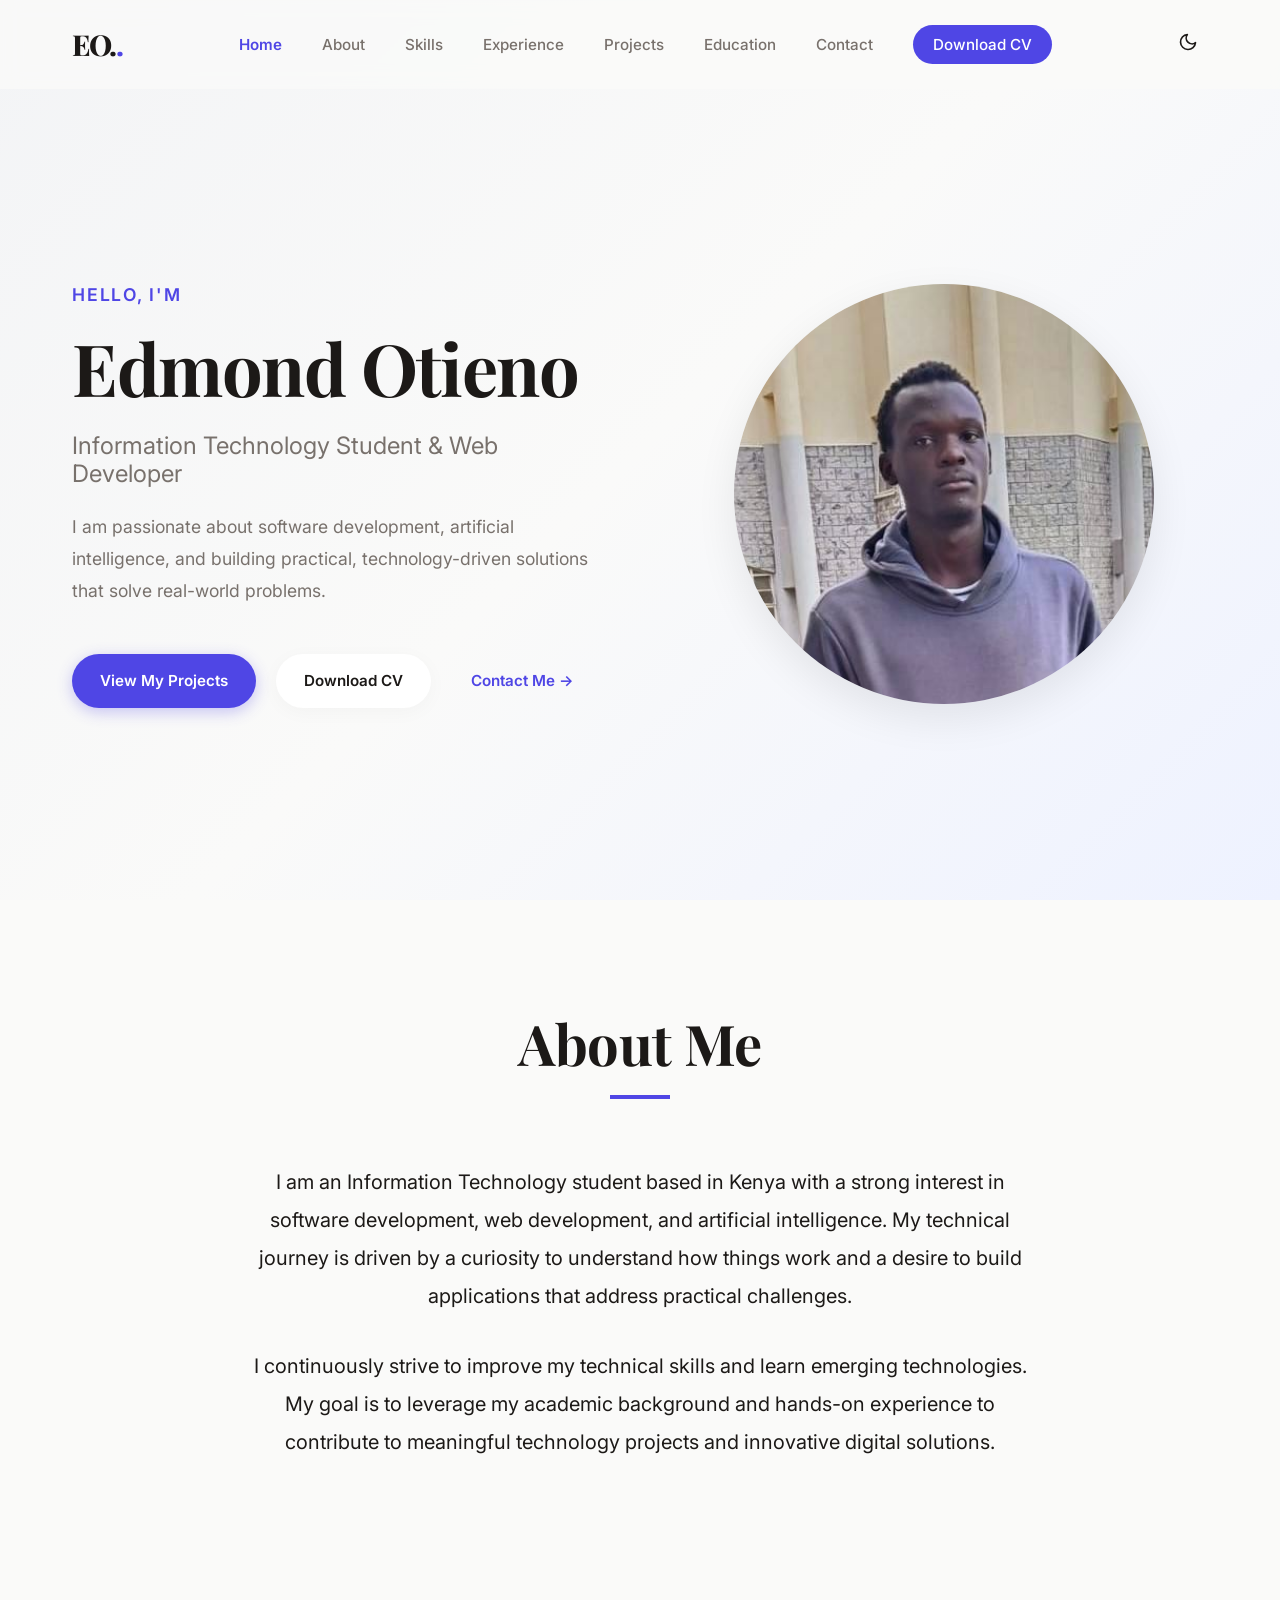
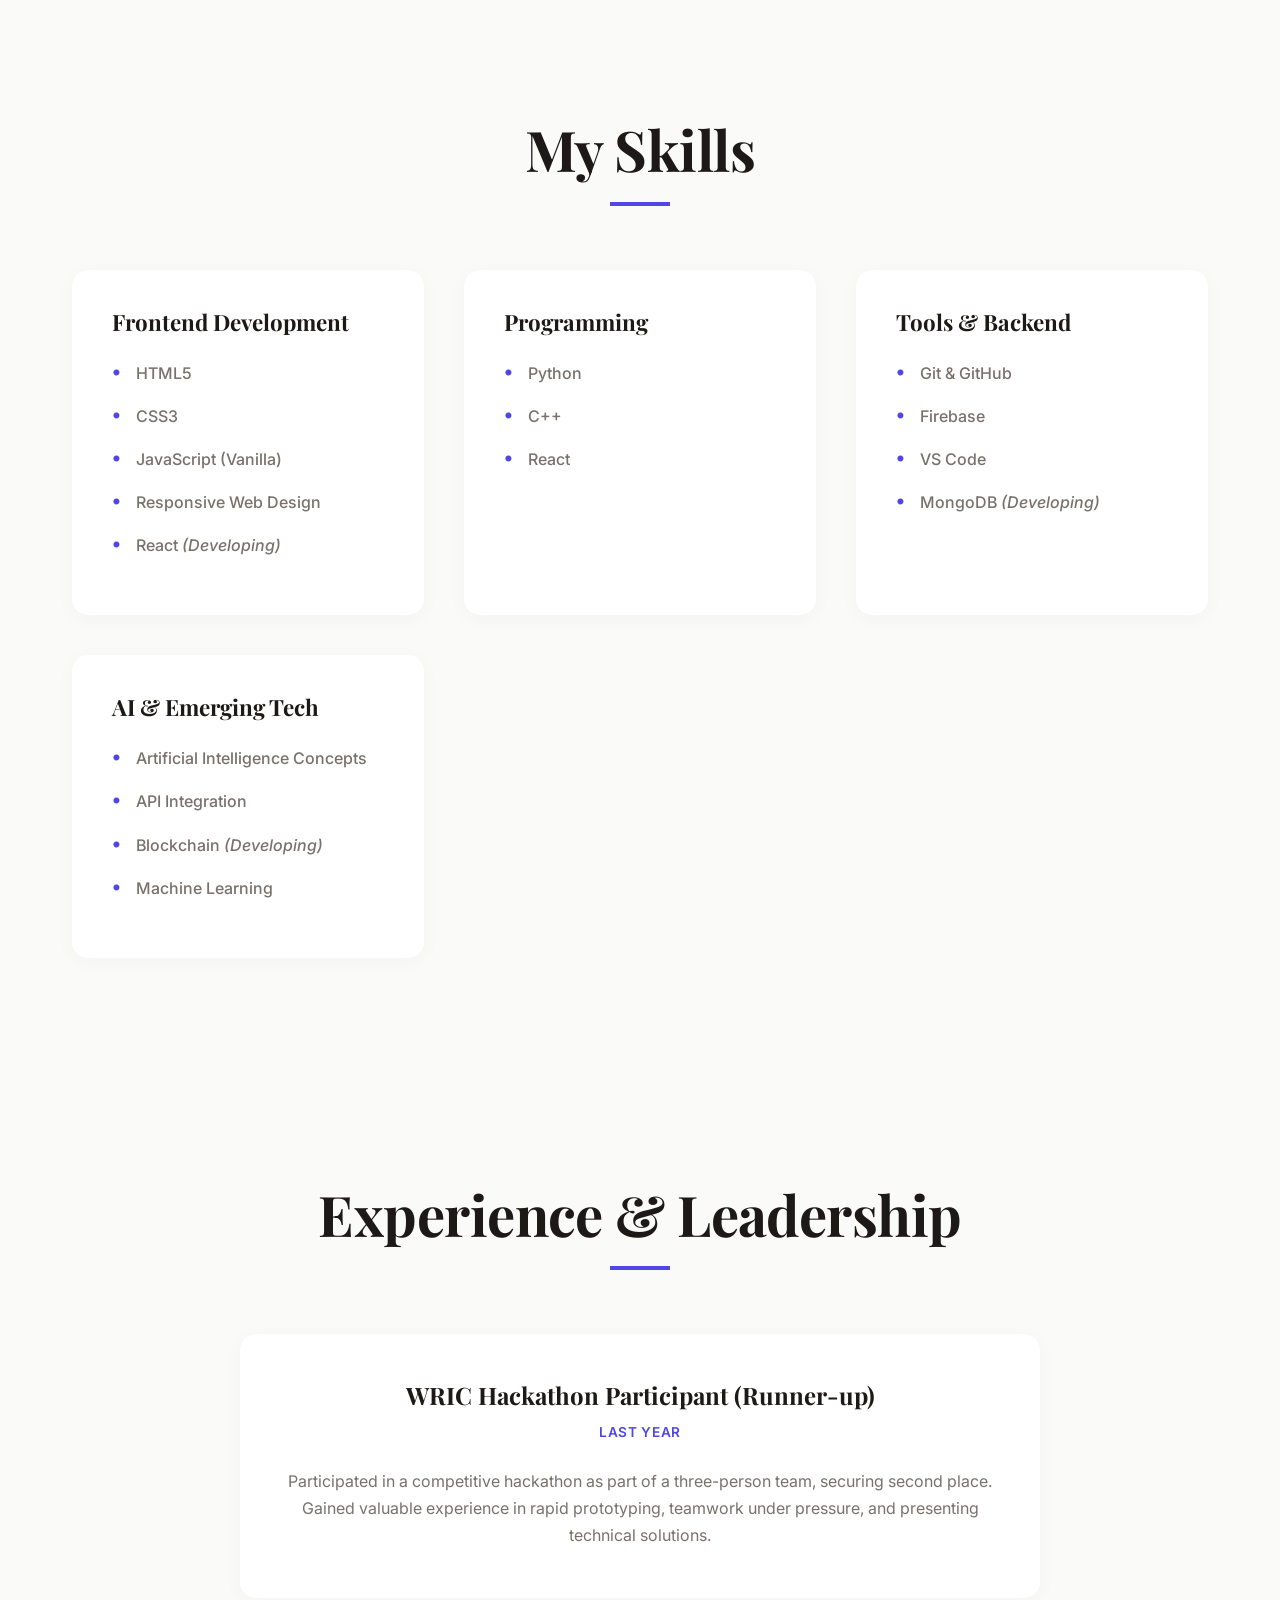
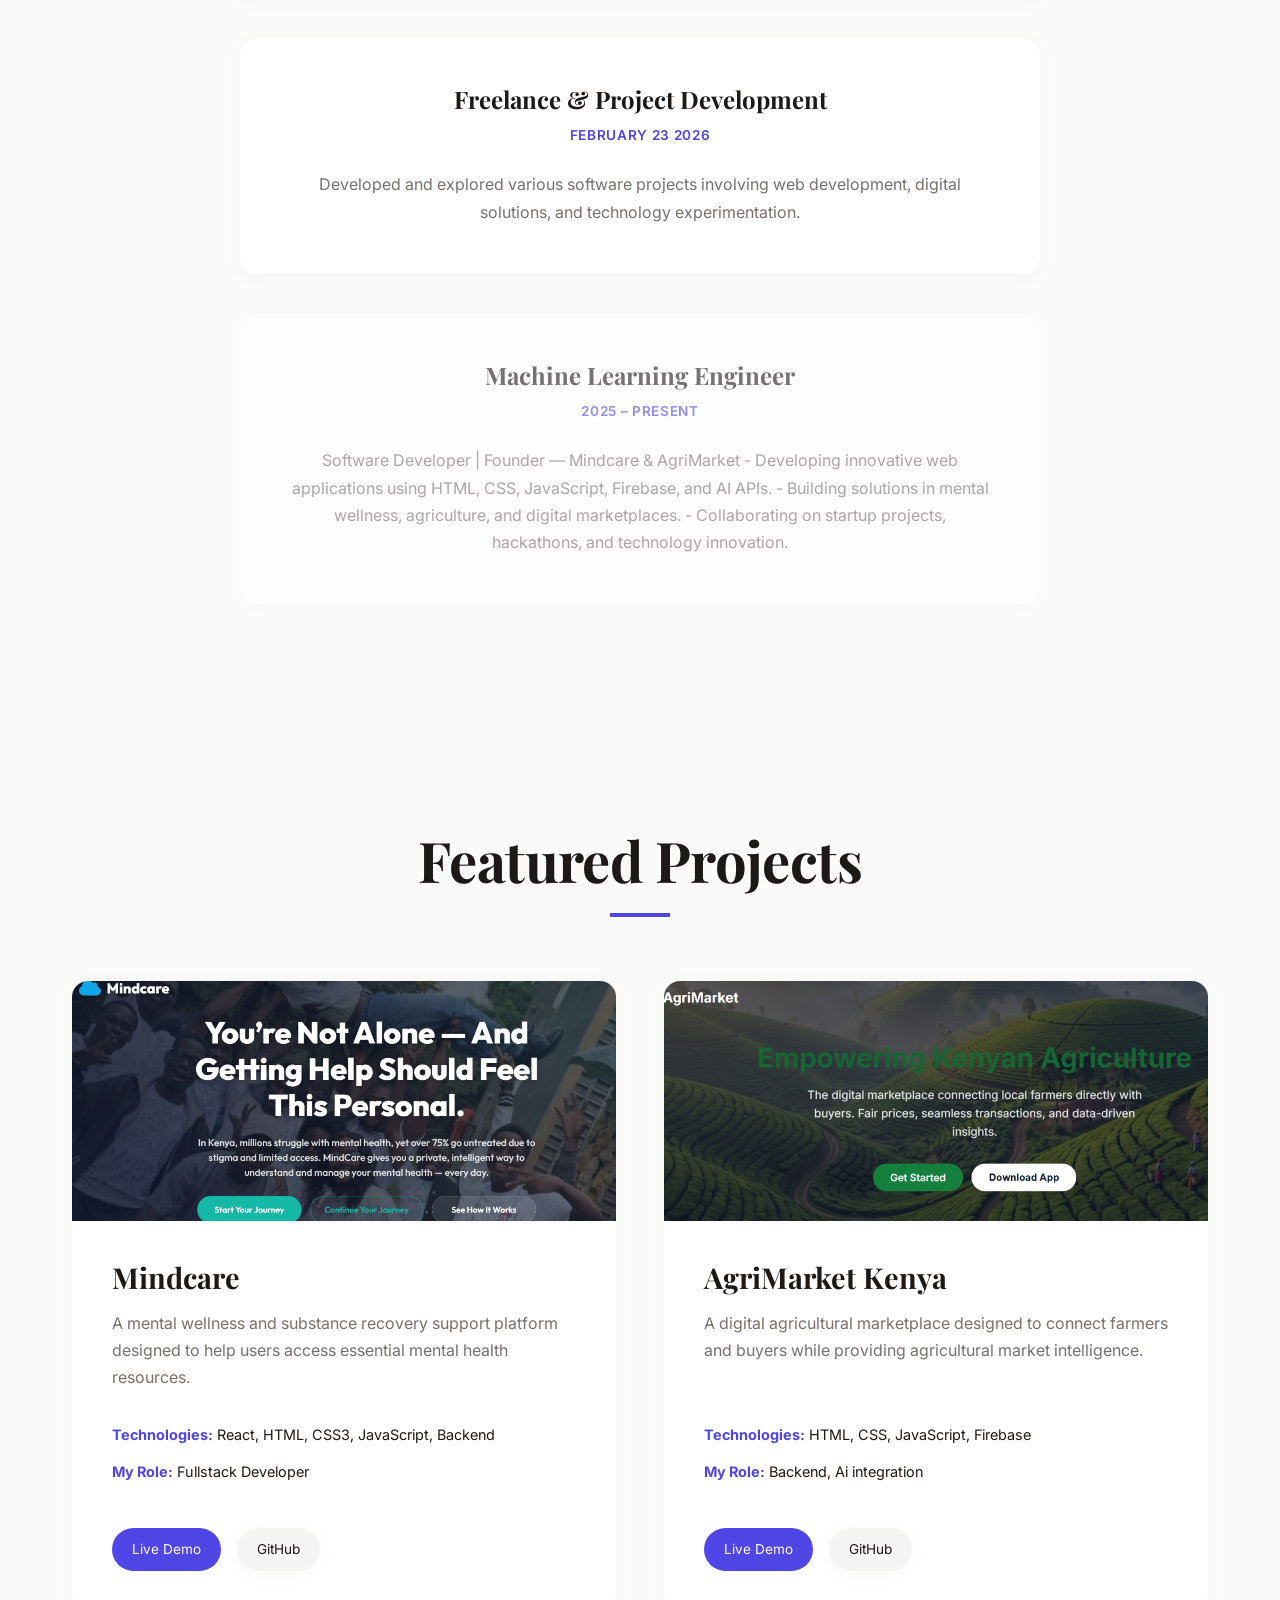
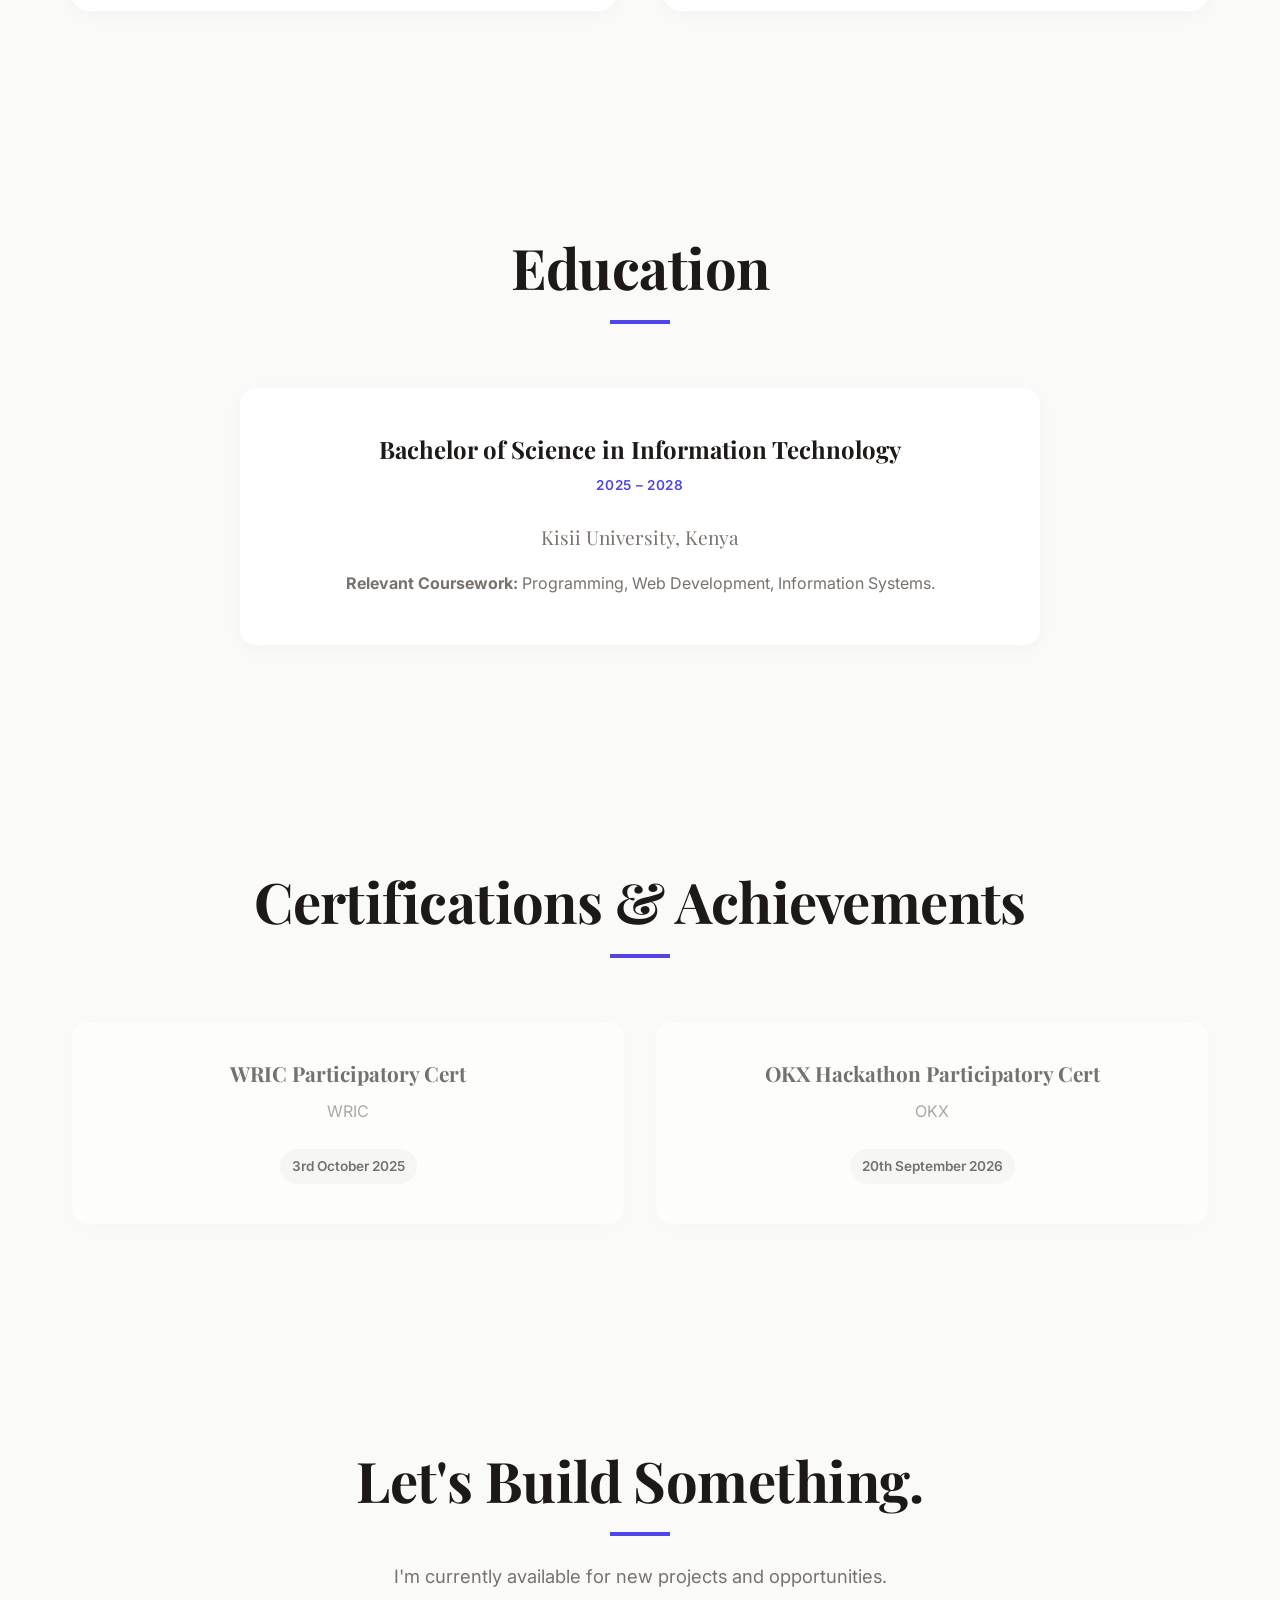
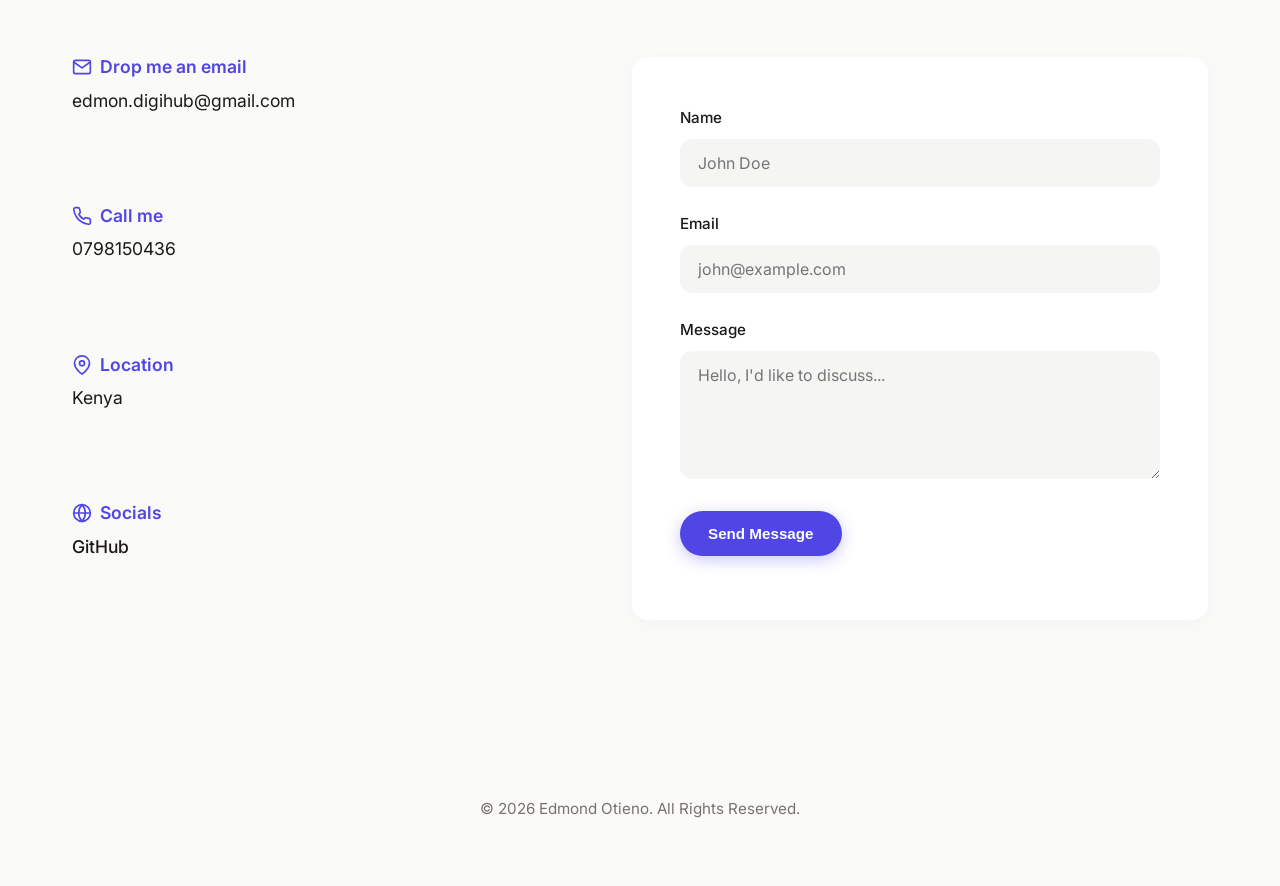
==== commit 1eed51df: "Update index.html" ====
--- a/index.html
+++ b/index.html
@@ -241,7 +241,7 @@
                             <strong>Technologies:</strong> React, HTML, CSS3, JavaScript, Backend
                         </p>
                         <p class="project-role">
-                            <strong>My Role:</strong> [Specify your contribution, e.g., Frontend Developer]
+                            <strong>My Role:</strong> Fullstack Developer
                         </p>
                         <div class="project-links">
                             <a href="https://mindcareapp.me/" target="_blank" rel="noopener noreferrer" class="btn-small">Live Demo</a>
@@ -264,7 +264,7 @@
                             <strong>Technologies:</strong> HTML, CSS, JavaScript, Firebase
                         </p>
                         <p class="project-role">
-                            <strong>My Role:</strong> [Specify your contribution]
+                            <strong>My Role:</strong> Backend, Ai integration
                         </p>
                         <div class="project-links">
                             <a href="https://agrimarket-alpha.vercel.app/" target="_blank" rel="noopener noreferrer" class="btn-small">Live Demo</a>
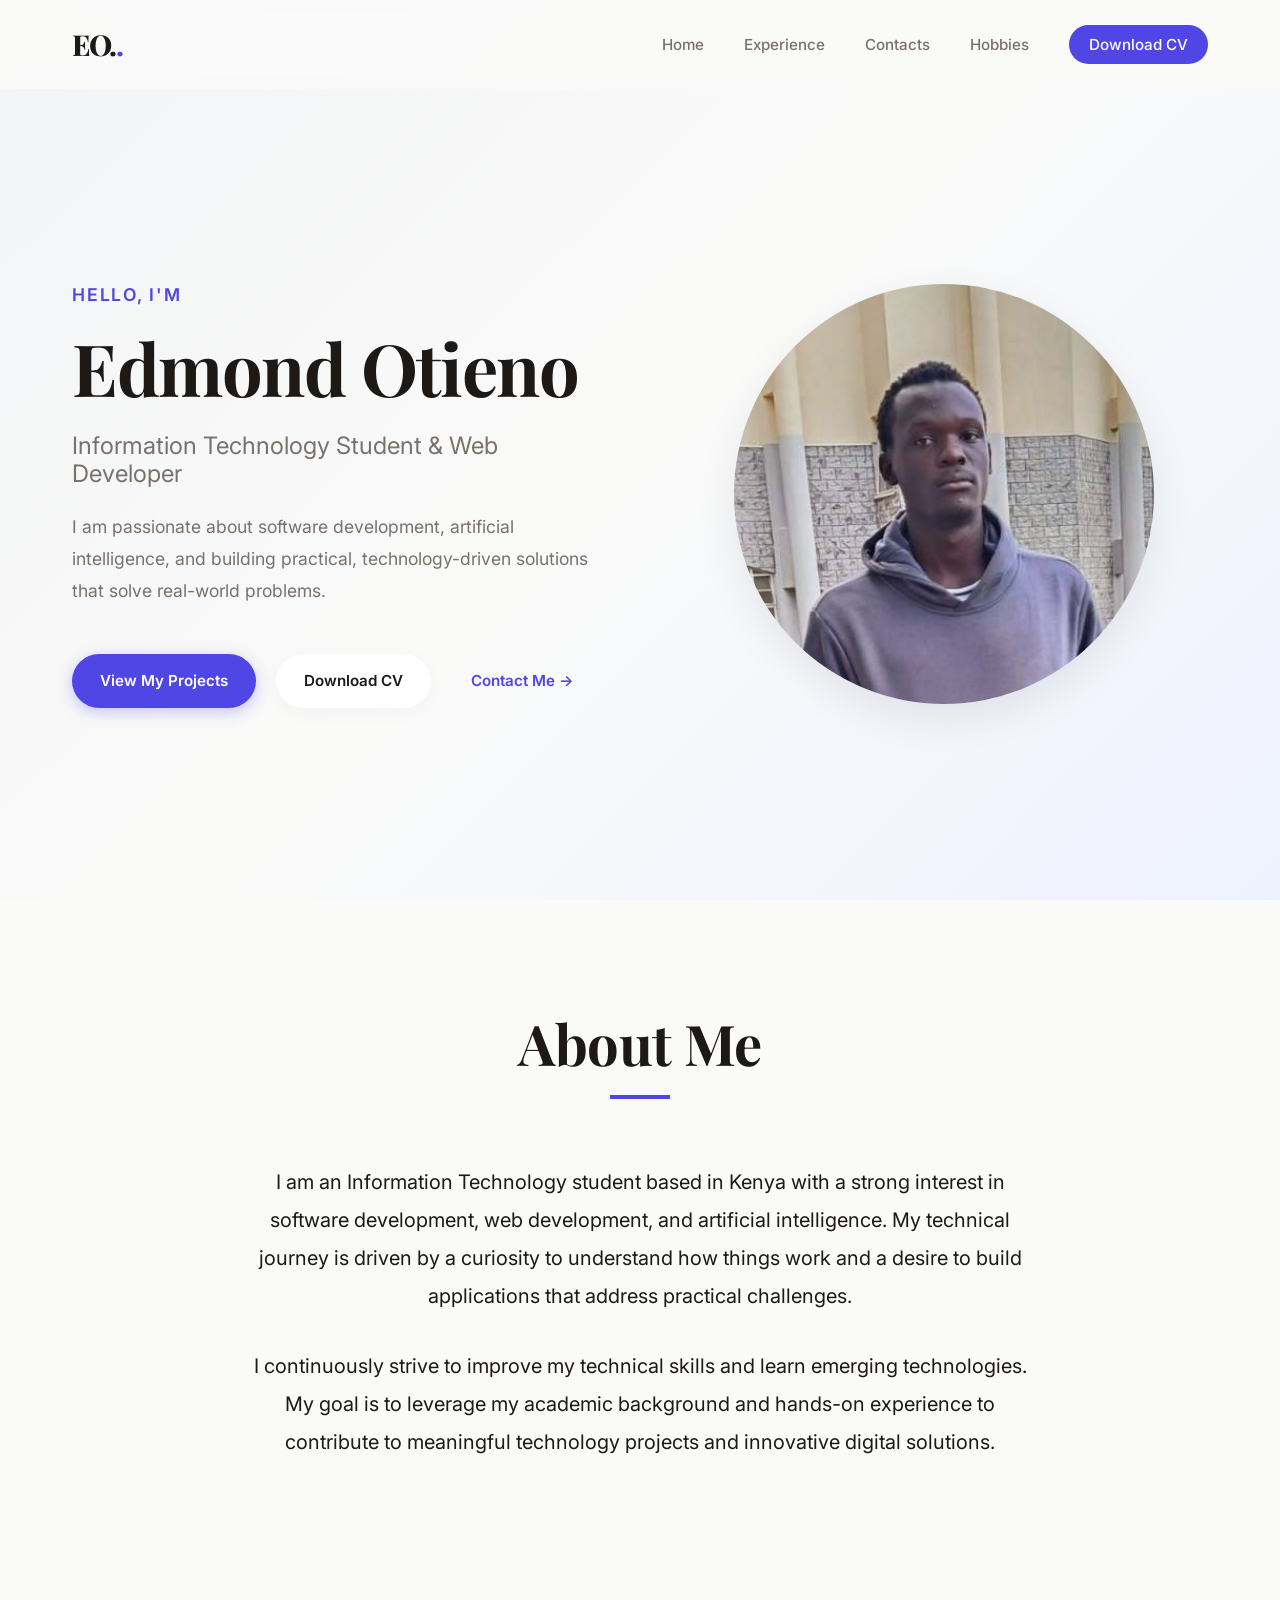
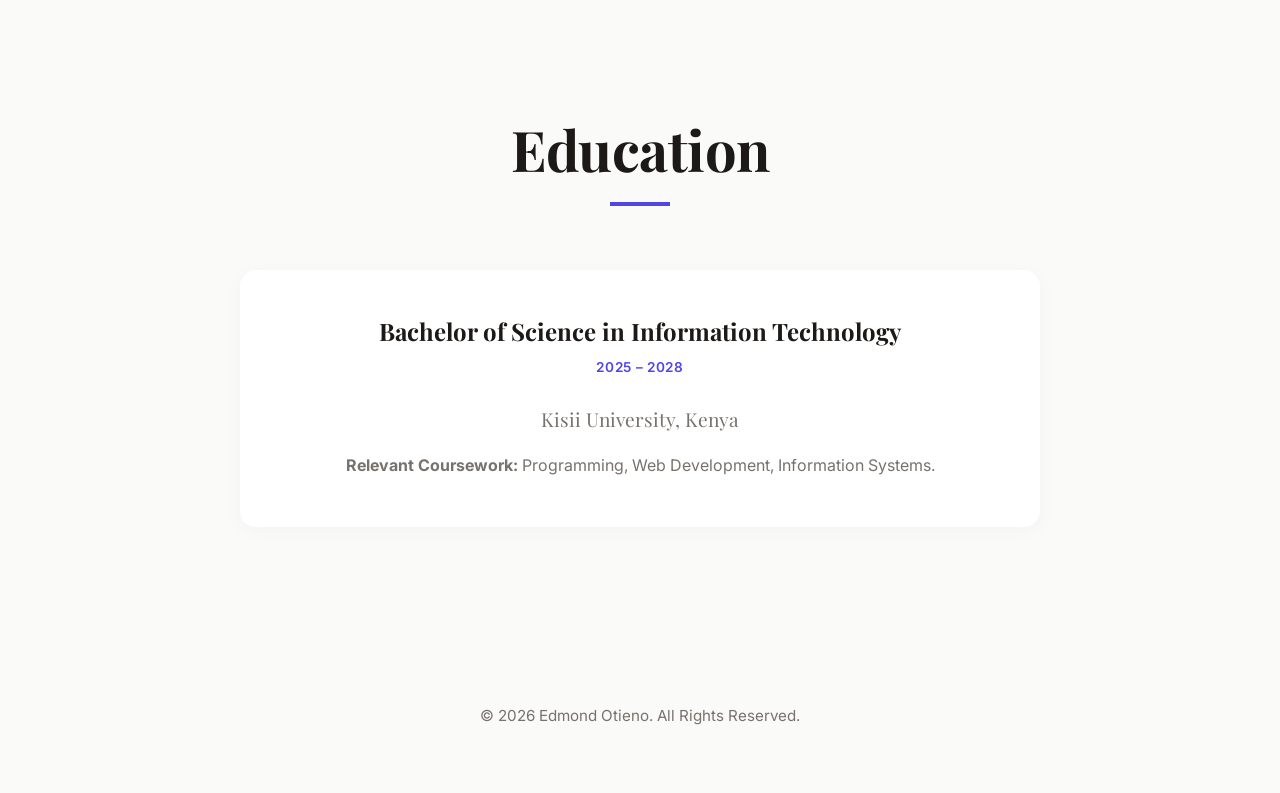
==== commit 6811ea2b: "feat: changes on some pages" ====
--- a/index.html
+++ b/index.html
@@ -35,29 +35,20 @@
             </div>
 
             <!-- DESKTOP NAVIGATION -->
+            <button class="menu-button" aria-label="Toggle navigation menu" aria-expanded="false">&#9776;</button>
             <ul class="nav-links">
-                <li><a href="#home">Home</a></li>
-                <li><a href="#about">About</a></li>
-                <li><a href="#skills">Skills</a></li>
-                <li><a href="#experience">Experience</a></li>
-                <li><a href="#projects">Projects</a></li>
-                <li><a href="#education">Education</a></li>
-                <li><a href="#contact">Contact</a></li>
+                <li><a href="index.html">Home</a></li>
+               
+                <li><a href="experience.html">Experience</a></li>
+                
+                <li><a href="contacts.html">Contacts</a></li>
+                <li><a href="hobbies.html">Hobbies</a></li>
                 <li>
-                    <a href="edmon.pdf" class="nav-download-btn" download>Download CV</a>
+              
+                    <a href="edmon.docx" class="nav-download-btn" download>Download CV</a>
                 </li>
             </ul>
 
-            <!-- THEME TOGGLE & MOBILE MENU -->
-            <div class="nav-controls">
-                <button id="theme-toggle" class="theme-toggle" aria-label="Toggle dark mode">
-                    <span class="theme-icon"><svg width="20" height="20" viewBox="0 0 24 24" fill="none" stroke="currentColor" stroke-width="2" stroke-linecap="round" stroke-linejoin="round"><path d="M21 12.79A9 9 0 1 1 11.21 3 7 7 0 0 0 21 12.79z"></path></svg></span>
-                </button>
-
-                <button class="menu-button" aria-label="Toggle navigation" aria-expanded="false">
-                    ☰
-                </button>
-            </div>
         </nav>
     </header>
 
@@ -75,14 +66,15 @@
                 <h1>Edmond Otieno</h1>
                 <h2>Information Technology Student & Web Developer</h2>
                 <p class="summary">
-                    I am passionate about software development, artificial intelligence, and building practical, technology-driven solutions that solve real-world problems.
+                    I am passionate about software development, artificial intelligence, and building practical, 
+                    technology-driven solutions that solve real-world problems.
                 </p>
 
                 <!-- CALL TO ACTION BUTTONS -->
                 <div class="hero-buttons">
-                    <a href="#projects" class="btn btn-primary">View My Projects</a>
-                    <a href="edmon.pdf" class="btn btn-outline" download>Download CV</a>
-                    <a href="#contact" class="btn btn-text">Contact Me &rarr;</a>
+                    <a href="experience.html#projects" class="btn btn-primary">View My Projects</a>
+                    <a href="edmon.docx" class="btn btn-outline" download>Download CV</a>
+                    <a href="contacts.html" class="btn btn-text">Contact Me &rarr;</a>
                 </div>
             </div>
 
@@ -102,7 +94,8 @@
             </div>
             <div class="about-content">
                 <p>
-                    I am an Information Technology student based in Kenya with a strong interest in software development, web development, and artificial intelligence. My technical journey is driven by a curiosity to understand how things work and a desire to build applications that address practical challenges.
+                    I am an Information Technology student based in Kenya with a strong interest in software development, web development, and artificial intelligence. My technical journey is driven by a curiosity to understand how things 
+                    work and a desire to build applications that address practical challenges.
                 </p>
                 <p>
                     I continuously strive to improve my technical skills and learn emerging technologies. My goal is to leverage my academic background and hands-on experience to contribute to meaningful technology projects and innovative digital solutions.
@@ -111,172 +104,7 @@
         </section>
 
 
-        <!-- =========================================
-             SKILLS SECTION
-        ========================================== -->
-        <section id="skills" class="skills">
-            <div class="section-header">
-                <h2>My Skills</h2>
-            </div>
-
-            <div class="skills-container">
-                <!-- FRONTEND -->
-                <div class="skill-card">
-                    <h3>Frontend Development</h3>
-                    <ul class="skill-list">
-                        <li>HTML5</li>
-                        <li>CSS3</li>
-                        <li>JavaScript (Vanilla)</li>
-                        <li>Responsive Web Design</li>
-                        <li>React <i>(Developing)</i></li>
-                    </ul>
-                </div>
-
-                <!-- PROGRAMMING -->
-                <div class="skill-card">
-                    <h3>Programming</h3>
-                    <ul class="skill-list">
-                        <li>Python</li>
-                        <li>C++</li>
-                        <li>React</li>
-                    </ul>
-                </div>
-
-                <!-- TOOLS & BACKEND -->
-                <div class="skill-card">
-                    <h3>Tools & Backend</h3>
-                    <ul class="skill-list">
-                        <li>Git & GitHub</li>
-                        <li>Firebase</li>
-                        <li>VS Code</li>
-                        <li>MongoDB <i>(Developing)</i></li>
-                    </ul>
-                </div>
-
-                <!-- AI & EMERGING TECH -->
-                <div class="skill-card">
-                    <h3>AI & Emerging Tech</h3>
-                    <ul class="skill-list">
-                        <li>Artificial Intelligence Concepts</li>
-                        <li>API Integration</li>
-                        <li>Blockchain <i>(Developing)</i></li>
-                        <li>Machine Learning </li>
-                    </ul>
-                </div>
-            </div>
-        </section>
-
-
-        <!-- =========================================
-             EXPERIENCE SECTION
-        ========================================== -->
-        <section id="experience" class="experience">
-            <div class="section-header">
-                <h2>Experience & Leadership</h2>
-            </div>
-
-            <div class="timeline">
-                <!-- EXPERIENCE ITEM 1 -->
-                <div class="timeline-item">
-                    <div class="timeline-dot"></div>
-                    <div class="timeline-content">
-                        <h3>WRIC Hackathon Participant (Runner-up)</h3>
-                        <span class="timeline-date">Last year</span>
-                        <p>
-                            Participated in a competitive hackathon as part of a three-person team, securing second place. Gained valuable experience in rapid prototyping, teamwork under pressure, and presenting technical solutions.
-                        </p>
-                    </div>
-                </div>
-
-                <!-- EXPERIENCE ITEM 2 -->
-                <div class="timeline-item">
-                    <div class="timeline-dot"></div>
-                    <div class="timeline-content">
-                        <h3>Freelance & Project Development</h3>
-                        <span class="timeline-date">February 23 2026</span>
-                        <p>
-                            Developed and explored various software projects involving web development, digital solutions, and technology experimentation.
-                        </p>
-                    </div>
-                </div>
-                
-                <!-- PLACEHOLDER FOR FUTURE -->
-                <div class="timeline-item placeholder-item">
-                    <div class="timeline-dot"></div>
-                    <div class="timeline-content">
-                        <h3>Machine Learning Engineer</h3>
-                        <span class="timeline-date">2025 – Present</span>
-                        <p>Software Developer | Founder — Mindcare & AgriMarket
-
-- Developing innovative web applications using HTML, CSS, JavaScript, Firebase, and AI APIs.
-- Building solutions in mental wellness, agriculture, and digital marketplaces.
-- Collaborating on startup projects, hackathons, and technology innovation.</p>
-                    </div>
-                </div>
-            </div>
-        </section>
-
-
-        <!-- =========================================
-             PROJECTS SECTION
-        ========================================== -->
-        <section id="projects" class="projects">
-            <div class="section-header">
-                <h2>Featured Projects</h2>
-            </div>
-
-            <div class="projects-container">
-
-                <!-- PROJECT 1: MINDCARE -->
-                <article class="project-card">
-                    <div class="project-image">
-                        <img src="images/mindcare.png" alt="Mindcare mental wellness platform screenshot" loading="lazy">
-                    </div>
-                    <div class="project-info">
-                        <h3>Mindcare</h3>
-                        <p class="project-desc">
-                            A mental wellness and substance recovery support platform designed to help users access essential mental health resources.
-                        </p>
-                        <p class="project-tech">
-                            <strong>Technologies:</strong> React, HTML, CSS3, JavaScript, Backend
-                        </p>
-                        <p class="project-role">
-                            <strong>My Role:</strong> Fullstack Developer
-                        </p>
-                        <div class="project-links">
-                            <a href="https://mindcareapp.me/" target="_blank" rel="noopener noreferrer" class="btn-small">Live Demo</a>
-                            <a href="[https://github.com/edm-ond]" target="_blank" rel="noopener noreferrer" class="btn-small btn-outline">GitHub</a>
-                        </div>
-                    </div>
-                </article>
-
-                <!-- PROJECT 2: AGRIMARKET -->
-                <article class="project-card">
-                    <div class="project-image">
-                        <img src="images/agrimarket.png" alt="AgriMarket Kenya project screenshot" loading="lazy">
-                    </div>
-                    <div class="project-info">
-                        <h3>AgriMarket Kenya</h3>
-                        <p class="project-desc">
-                            A digital agricultural marketplace designed to connect farmers and buyers while providing agricultural market intelligence.
-                        </p>
-                        <p class="project-tech">
-                            <strong>Technologies:</strong> HTML, CSS, JavaScript, Firebase
-                        </p>
-                        <p class="project-role">
-                            <strong>My Role:</strong> Backend, Ai integration
-                        </p>
-                        <div class="project-links">
-                            <a href="https://agrimarket-alpha.vercel.app/" target="_blank" rel="noopener noreferrer" class="btn-small">Live Demo</a>
-                            <a href="[https://github.com/edm-ond]" target="_blank" rel="noopener noreferrer" class="btn-small btn-outline">GitHub</a>
-                        </div>
-                    </div>
-                </article>
-
-                <!-- Project 3 removed -->
-            </div>
-        </section>
-
+      
 
         <!-- =========================================
              EDUCATION SECTION
@@ -301,99 +129,6 @@
             </div>
         </section>
 
-        <!-- =========================================
-             CERTIFICATIONS & ACHIEVEMENTS
-        ========================================== -->
-        <section id="certifications" class="certifications">
-            <div class="section-header">
-                <h2>Certifications & Achievements</h2>
-            </div>
-            
-            <div class="cert-container">
-                <div class="cert-item placeholder-item">
-                    <h3>WRIC Participatory Cert</h3>
-                    <p class="cert-issuer">WRIC</p>
-                    <span class="cert-date">3rd October 2025</span>
-                </div>
-                 <div class="cert-item placeholder-item">
-                    <h3>OKX Hackathon Participatory Cert</h3>
-                    <p class="cert-issuer">OKX</p>
-                    <span class="cert-date">20th September 2026</span>
-                </div>
-            </div>
-        </section>
-
-
-        <!-- =========================================
-             CONTACT SECTION
-        ========================================== -->
-        <section id="contact" class="contact">
-            <div class="section-header">
-                <h2>Let's Build Something.</h2>
-                <p>I'm currently available for new projects and opportunities.</p>
-            </div>
-
-            <div class="contact-container">
-                <!-- CONTACT INFO -->
-                <div class="contact-info">
-                    <div class="info-card">
-                        <h4>
-                            <svg width="20" height="20" viewBox="0 0 24 24" fill="none" stroke="currentColor" stroke-width="2" stroke-linecap="round" stroke-linejoin="round"><path d="M4 4h16c1.1 0 2 .9 2 2v12c0 1.1-.9 2-2 2H4c-1.1 0-2-.9-2-2V6c0-1.1.9-2 2-2z"></path><polyline points="22,6 12,13 2,6"></polyline></svg>
-                            Drop me an email
-                        </h4>
-                        <a href="mailto:edmon.digihub@gmail.com" class="contact-link">edmon.digihub@gmail.com</a>
-                    </div>
-                    <div class="info-card">
-                        <h4>
-                            <svg width="20" height="20" viewBox="0 0 24 24" fill="none" stroke="currentColor" stroke-width="2" stroke-linecap="round" stroke-linejoin="round"><path d="M22 16.92v3a2 2 0 0 1-2.18 2 19.79 19.79 0 0 1-8.63-3.07 19.5 19.5 0 0 1-6-6 19.79 19.79 0 0 1-3.07-8.67A2 2 0 0 1 4.11 2h3a2 2 0 0 1 2 1.72 12.84 12.84 0 0 0 .7 2.81 2 2 0 0 1-.45 2.11L8.09 9.91a16 16 0 0 0 6 6l1.27-1.27a2 2 0 0 1 2.11-.45 12.84 12.84 0 0 0 2.81.7A2 2 0 0 1 22 16.92z"></path></svg>
-                            Call me
-                        </h4>
-                        <a href="tel:[Insert phone number]" class="contact-link">0798150436</a>
-                    </div>
-                    <div class="info-card">
-                        <h4>
-                            <svg width="20" height="20" viewBox="0 0 24 24" fill="none" stroke="currentColor" stroke-width="2" stroke-linecap="round" stroke-linejoin="round"><path d="M21 10c0 7-9 13-9 13s-9-6-9-13a9 9 0 0 1 18 0z"></path><circle cx="12" cy="10" r="3"></circle></svg>
-                            Location
-                        </h4>
-                        <p class="contact-text">Kenya</p>
-                    </div>
-                    <div class="info-card">
-                        <h4>
-                            <svg width="20" height="20" viewBox="0 0 24 24" fill="none" stroke="currentColor" stroke-width="2" stroke-linecap="round" stroke-linejoin="round"><circle cx="12" cy="12" r="10"></circle><line x1="2" y1="12" x2="22" y2="12"></line><path d="M12 2a15.3 15.3 0 0 1 4 10 15.3 15.3 0 0 1-4 10 15.3 15.3 0 0 1-4-10 15.3 15.3 0 0 1 4-10z"></path></svg>
-                            Socials
-                        </h4>
-                        <div class="social-links">
-                            <a href="[https://github.com/edm-ond]" target="_blank" rel="noopener noreferrer">GitHub</a>
-                            
-                        </div>
-                    </div>
-                </div>
-
-                <!-- CONTACT FORM -->
-                <div class="contact-form-container">
-                    <form id="contact-form" class="contact-form" novalidate>
-                        <div class="form-group">
-                            <label for="name">Name</label>
-                            <input type="text" id="name" name="name" required placeholder="John Doe">
-                            <span class="error-msg" id="name-error">Please enter your name.</span>
-                        </div>
-                        <div class="form-group">
-                            <label for="email">Email</label>
-                            <input type="email" id="email" name="email" required placeholder="john@example.com">
-                            <span class="error-msg" id="email-error">Please enter a valid email address.</span>
-                        </div>
-                        <div class="form-group">
-                            <label for="message">Message</label>
-                            <textarea id="message" name="message" rows="5" required placeholder="Hello, I'd like to discuss..."></textarea>
-                            <span class="error-msg" id="message-error">Please enter a message.</span>
-                        </div>
-                        <button type="submit" class="btn btn-primary">Send Message</button>
-                        <p id="form-status" class="form-status"></p>
-                    </form>
-                </div>
-            </div>
-        </section>
-
     </main>
 
     <!-- =========================================
--- a/style.css
+++ b/style.css
@@ -629,6 +629,17 @@
     margin-top: 0.5rem;
 }
 
+/* Show validation errors when the script adds .error to a field group */
+.form-group.error .error-msg {
+    display: block;
+}
+
+.form-group.error input,
+.form-group.error textarea {
+    outline: 2px solid #ef4444;
+    outline-offset: 2px;
+}
+
 .form-status {
     margin-top: 1rem;
     font-weight: 500;
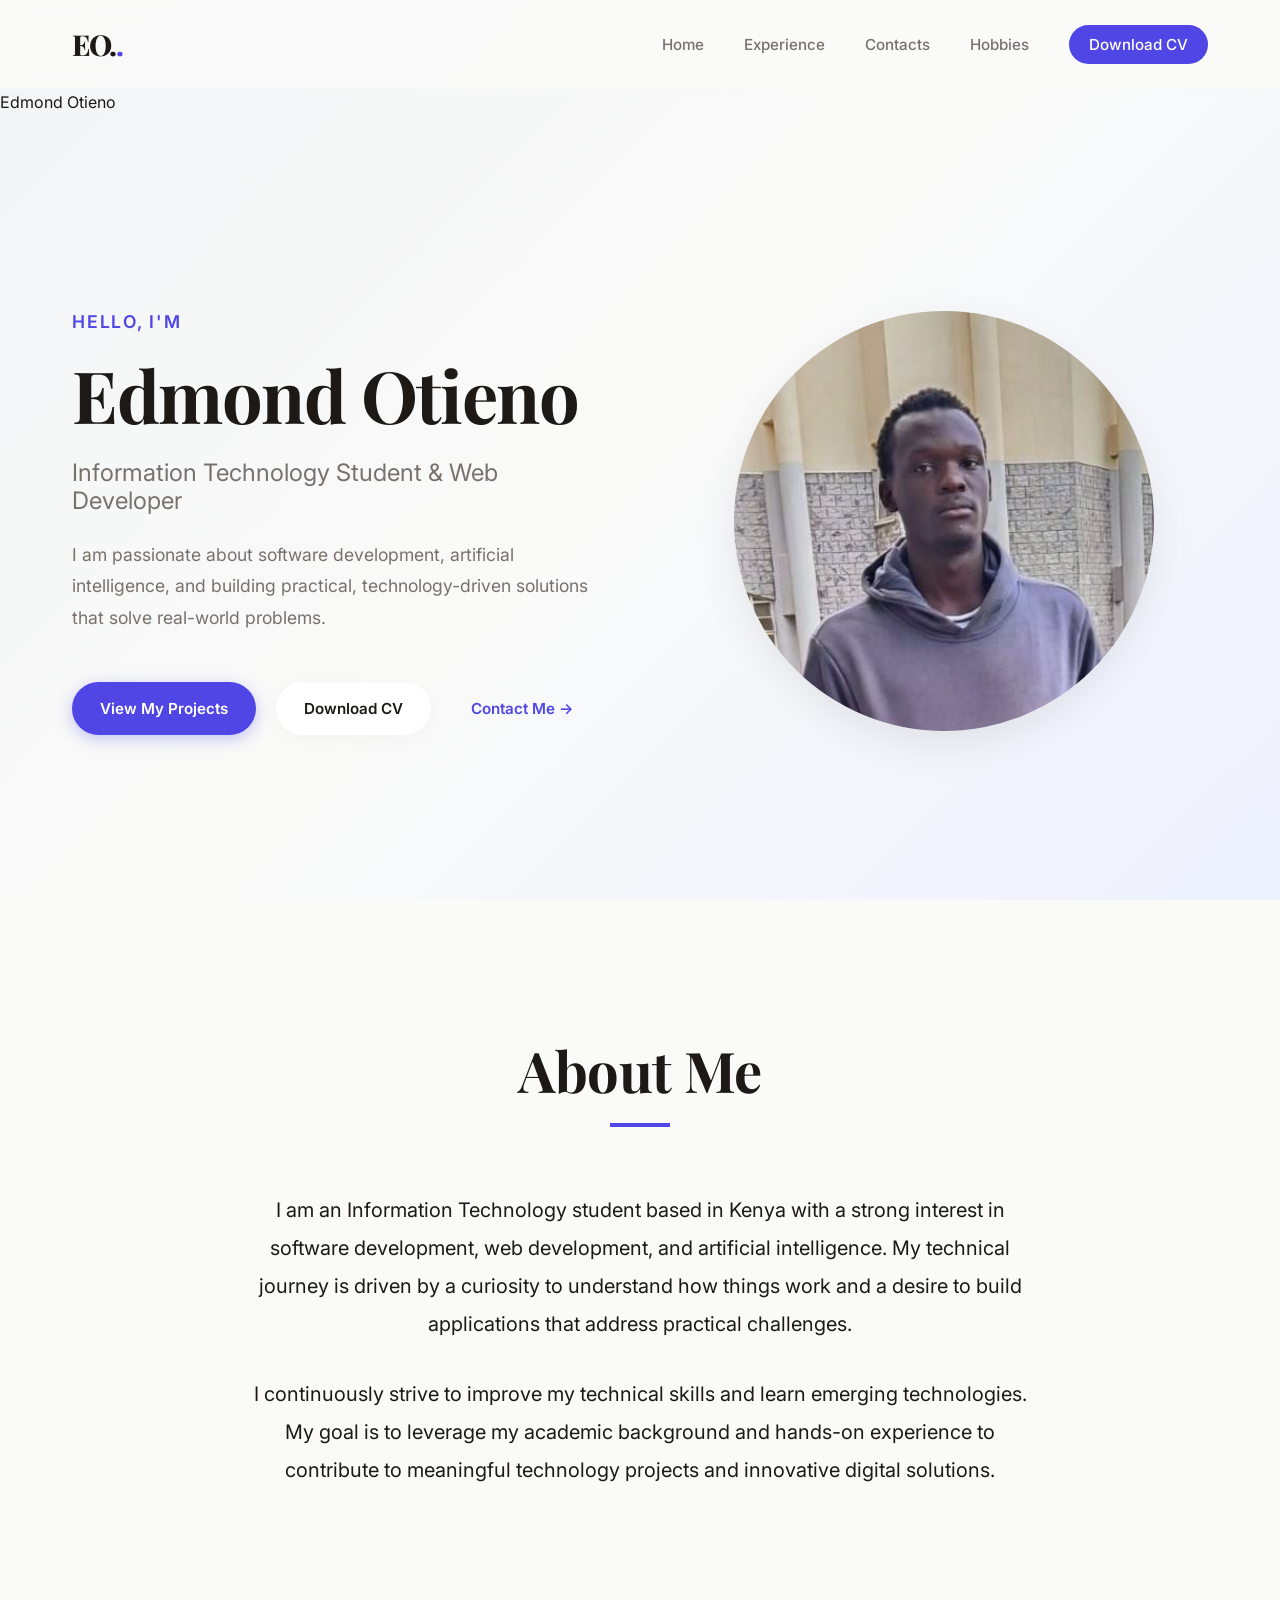
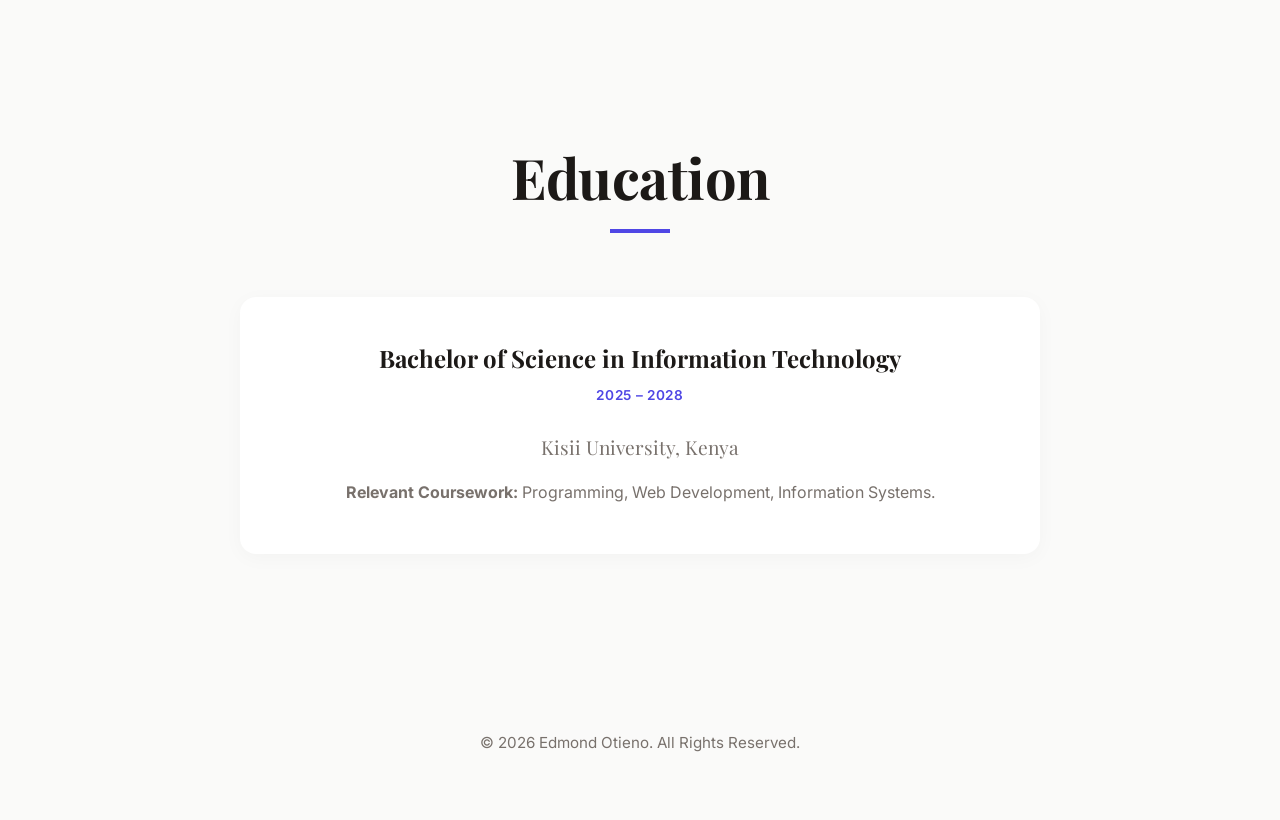
==== commit a1f3a85f: "Add animated name banner and left-aligned portrait" ====
--- a/index.html
+++ b/index.html
@@ -51,6 +51,10 @@
 
         </nav>
     </header>
+    <div class="site-name-banner" aria-label="Edmond Otieno">
+        <p>Edmond Otieno</p>
+    </div>
+
 
     <!-- =========================================
          MAIN CONTENT
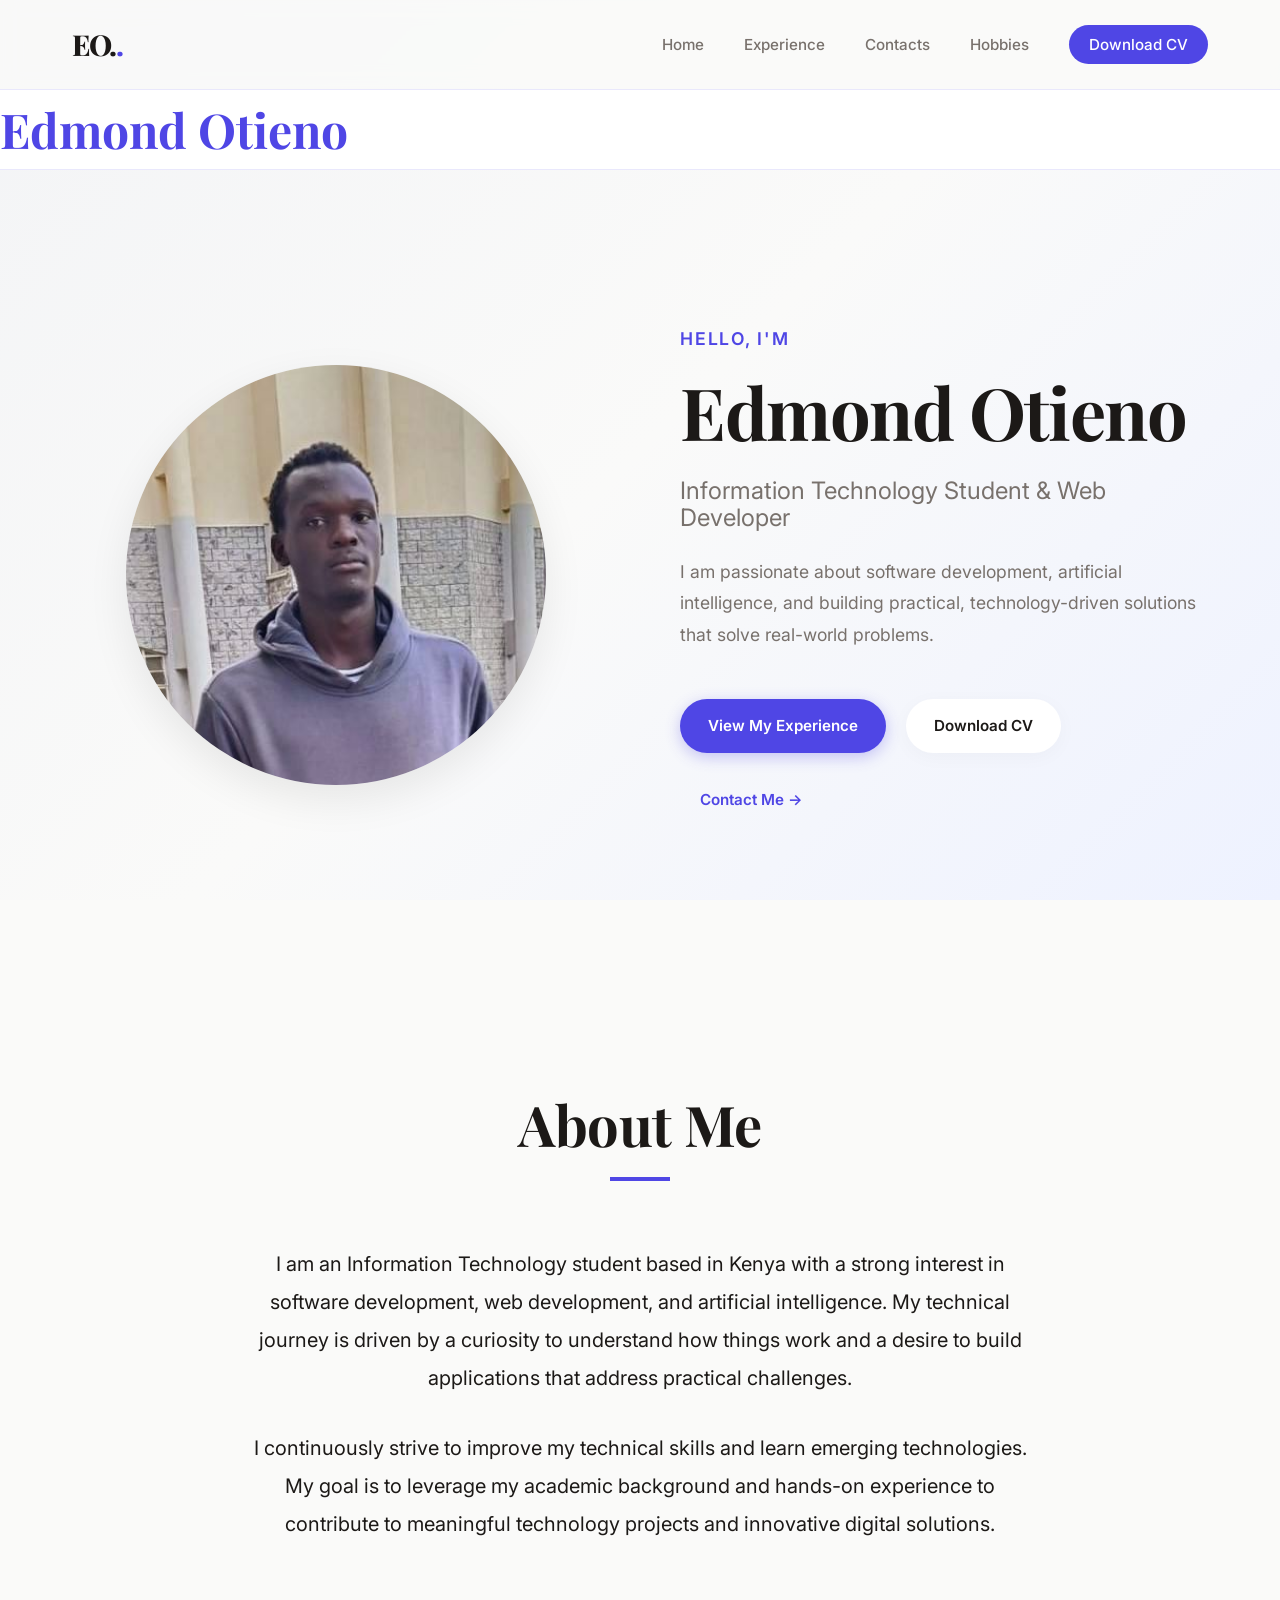
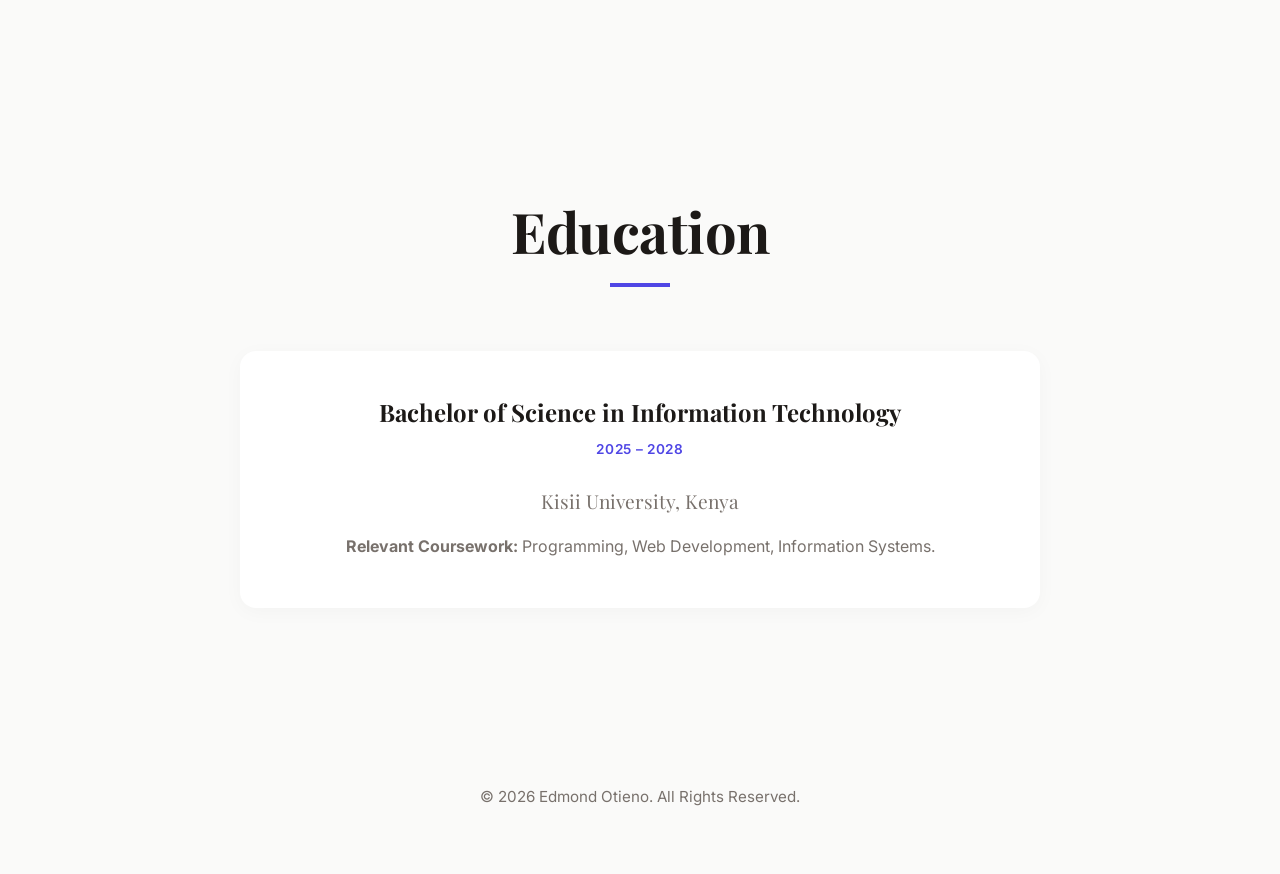
==== commit b4a865e2: "Remove featured projects and green footer" ====
--- a/index.html
+++ b/index.html
@@ -76,7 +76,7 @@
 
                 <!-- CALL TO ACTION BUTTONS -->
                 <div class="hero-buttons">
-                    <a href="experience.html#projects" class="btn btn-primary">View My Projects</a>
+                    <a href="experience.html" class="btn btn-primary">View My Experience</a>
                     <a href="edmon.docx" class="btn btn-outline" download>Download CV</a>
                     <a href="contacts.html" class="btn btn-text">Contact Me &rarr;</a>
                 </div>
--- a/style.css
+++ b/style.css
@@ -13,7 +13,7 @@
     --primary-dark: #3730A3; /* Indigo 800 */
     --primary-light: #818CF8; /* Indigo 400 */
     --cyan: #F43F5E; /* Rose accent */
-    
+
     /* Light Theme (Default) */
     --background: #FAFAF9; /* Warm off-white */
     --background-grad: linear-gradient(135deg, #F3F4F6 0%, #FAFAF9 50%, #EEF2FF 100%);
@@ -256,6 +256,75 @@
     cursor: pointer;
 }
 
+
+/* =========================================
+   SITE NAME BANNER
+========================================= */
+.site-name-banner {
+    overflow: hidden;
+    white-space: nowrap;
+    padding: 0.75rem 0;
+    background-color: var(--surface);
+    border-top: 1px solid rgba(79, 70, 229, 0.12);
+    border-bottom: 1px solid rgba(79, 70, 229, 0.12);
+}
+
+.site-name-banner p {
+    display: inline-block;
+    margin: 0;
+    font-family: 'Playfair Display', serif;
+    font-size: 48px;
+    font-weight: 700;
+    line-height: 1.15;
+    color: var(--primary);
+    animation: name-slide 10s ease-in-out infinite alternate;
+}
+
+@keyframes name-slide {
+    from { transform: translateX(0); }
+    to { transform: translateX(calc(100vw - 100%)); }
+}
+
+/* =========================================
+   HOBBIES PAGE
+========================================= */
+.hobbies-page {
+    background-color: #eaf6ff;
+    background-image: none;
+}
+
+.hobbies-content {
+    max-width: 760px;
+    margin: 0 auto;
+    padding: 2.5rem;
+    background: rgba(255, 255, 255, 0.78);
+    border-radius: var(--radius);
+    box-shadow: var(--shadow-sm);
+}
+
+.hobbies-content h2 {
+    margin-top: 2rem;
+    font-size: 1.5rem;
+}
+
+.hobbies-content h2:first-child { margin-top: 0; }
+
+.hobby-list {
+    margin: 1rem 0 0;
+    padding-left: 1.5rem;
+}
+
+.hobby-list li { margin-bottom: 0.85rem; }
+.hobby-list-ordered { list-style: decimal; }
+.hobby-list-unordered { list-style: disc; }
+.suggestion-label, .hobby-note { color: var(--text-muted); font-family: 'Inter', sans-serif; font-size: 0.95rem; }
+.hobby-note { margin-top: 0.75rem; }
+.email-me { margin-top: 1rem; }
+
+@media (prefers-reduced-motion: reduce) {
+    .site-name-banner p { animation: none; }
+}
+
 /* =========================================
    LAYOUT SECTIONS
 ========================================= */
@@ -270,6 +339,7 @@
 ========================================= */
 .hero {
     display: flex;
+    flex-direction: row-reverse;
     align-items: center;
     justify-content: space-between;
     gap: 5rem;
@@ -679,7 +749,7 @@
     .menu-button {
         display: block;
     }
-    
+
     .nav-links {
         position: fixed;
         top: 73px;
@@ -701,6 +771,7 @@
 
     .hero {
         flex-direction: column-reverse;
+
         text-align: center;
         padding-top: 2rem;
     }
@@ -712,11 +783,11 @@
     .hero-buttons {
         justify-content: center;
     }
-    
+
     .contact-info {
         text-align: center;
     }
-    
+
     .social-links {
         justify-content: center;
     }
@@ -726,20 +797,25 @@
     section {
         padding: 4rem 1.5rem;
     }
-    
+
     .hero-image img {
         max-width: 260px;
     }
-    
+
     .timeline-item, .project-info, .contact-form, .skill-card, .cert-item {
         padding: 1.5rem;
     }
 
     /* Force all grids to a single column on very small phones to prevent horizontal scrolling */
-    .projects-container, 
-    .skills-container, 
-    .cert-container, 
+    .projects-container,
+    .skills-container,
+    .cert-container,
     .contact-container {
         grid-template-columns: 1fr;
     }
-}+}
+
+@media (max-width: 768px) {
+    .site-name-banner p { font-size: 2rem; }
+    .hobbies-content { padding: 1.75rem; }
+}
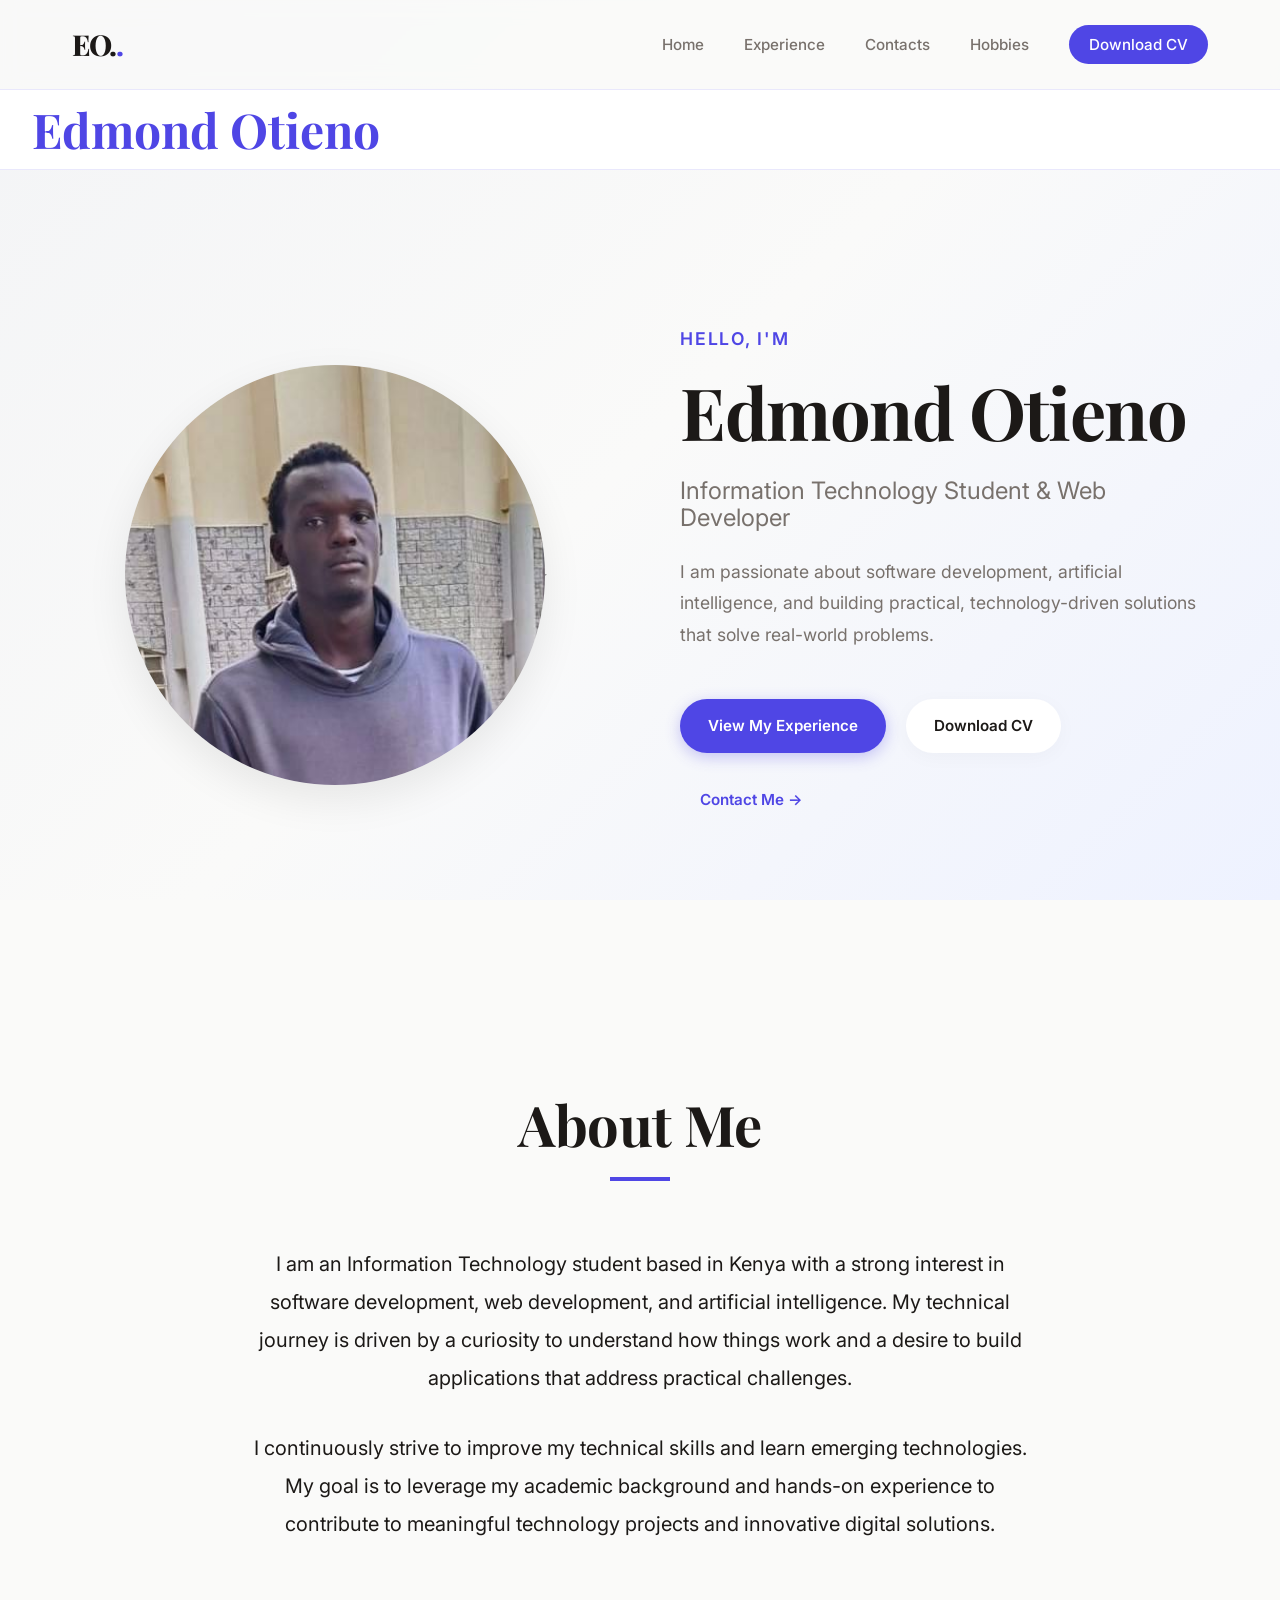
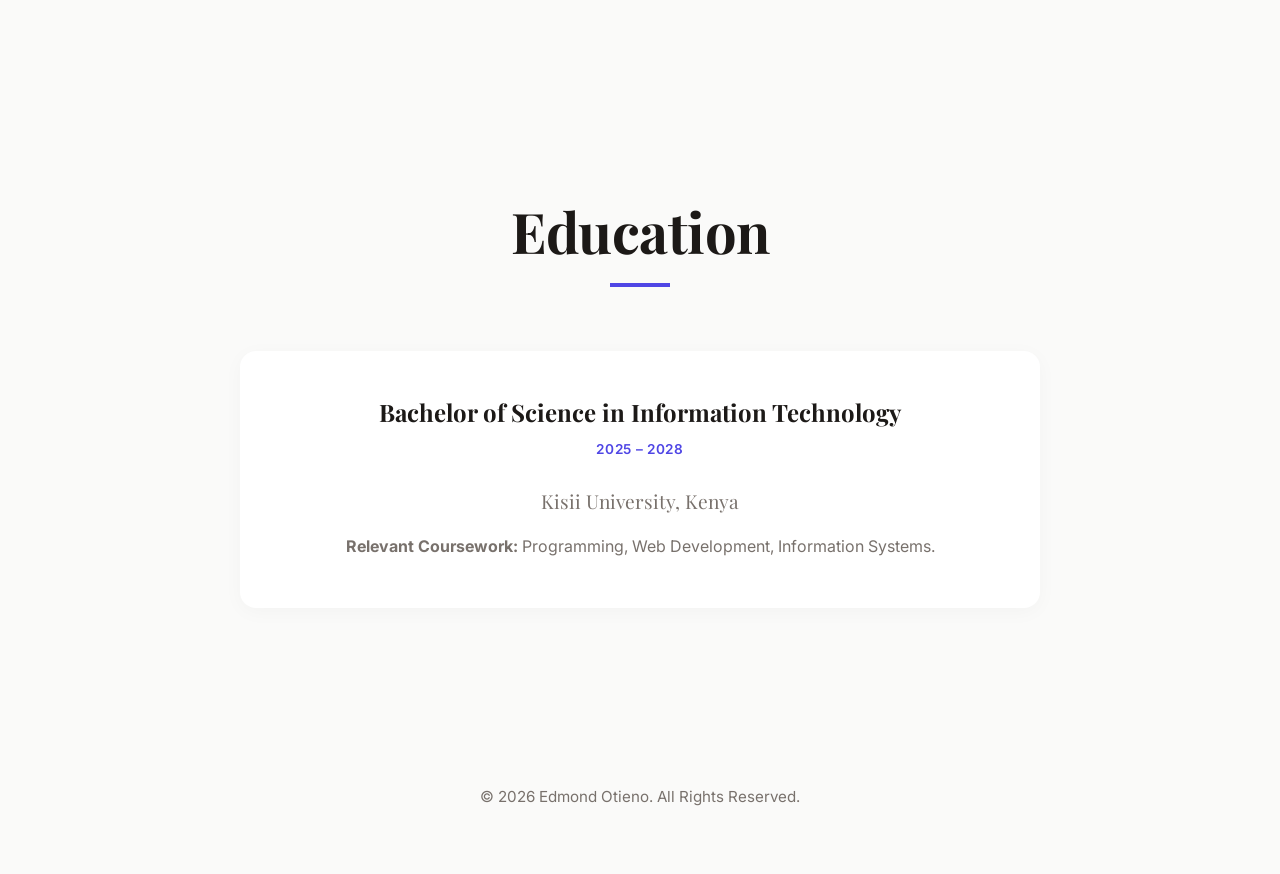
==== commit f9da3313: "Add profile divider and personal experience CV table" ====
--- a/index.html
+++ b/index.html
@@ -85,6 +85,7 @@
             <!-- HERO IMAGE -->
             <div class="hero-image">
                 <img src="edmond.jpeg" alt="Professional profile photo of Edmond Otieno" onerror="this.src='https://via.placeholder.com/340x340.png?text=Edmond+Otieno'">
+                <hr class="profile-divider" aria-hidden="true">
             </div>
         </section>
 
--- a/style.css
+++ b/style.css
@@ -261,28 +261,22 @@
    SITE NAME BANNER
 ========================================= */
 .site-name-banner {
-    overflow: hidden;
-    white-space: nowrap;
-    padding: 0.75rem 0;
+    padding: 0.75rem 2rem;
     background-color: var(--surface);
     border-top: 1px solid rgba(79, 70, 229, 0.12);
     border-bottom: 1px solid rgba(79, 70, 229, 0.12);
 }
 
 .site-name-banner p {
-    display: inline-block;
     margin: 0;
     font-family: 'Playfair Display', serif;
-    font-size: 48px;
+    font-size: clamp(1.75rem, 7vw, 48px);
     font-weight: 700;
     line-height: 1.15;
     color: var(--primary);
-    animation: name-slide 10s ease-in-out infinite alternate;
-}
-
-@keyframes name-slide {
-    from { transform: translateX(0); }
-    to { transform: translateX(calc(100vw - 100%)); }
+    white-space: normal;
+    overflow-wrap: normal;
+    animation: none;
 }
 
 /* =========================================
@@ -816,6 +810,6 @@
 }
 
 @media (max-width: 768px) {
-    .site-name-banner p { font-size: 2rem; }
+    .site-name-banner p { font-size: clamp(1.5rem, 7vw, 2rem); }
     .hobbies-content { padding: 1.75rem; }
 }
